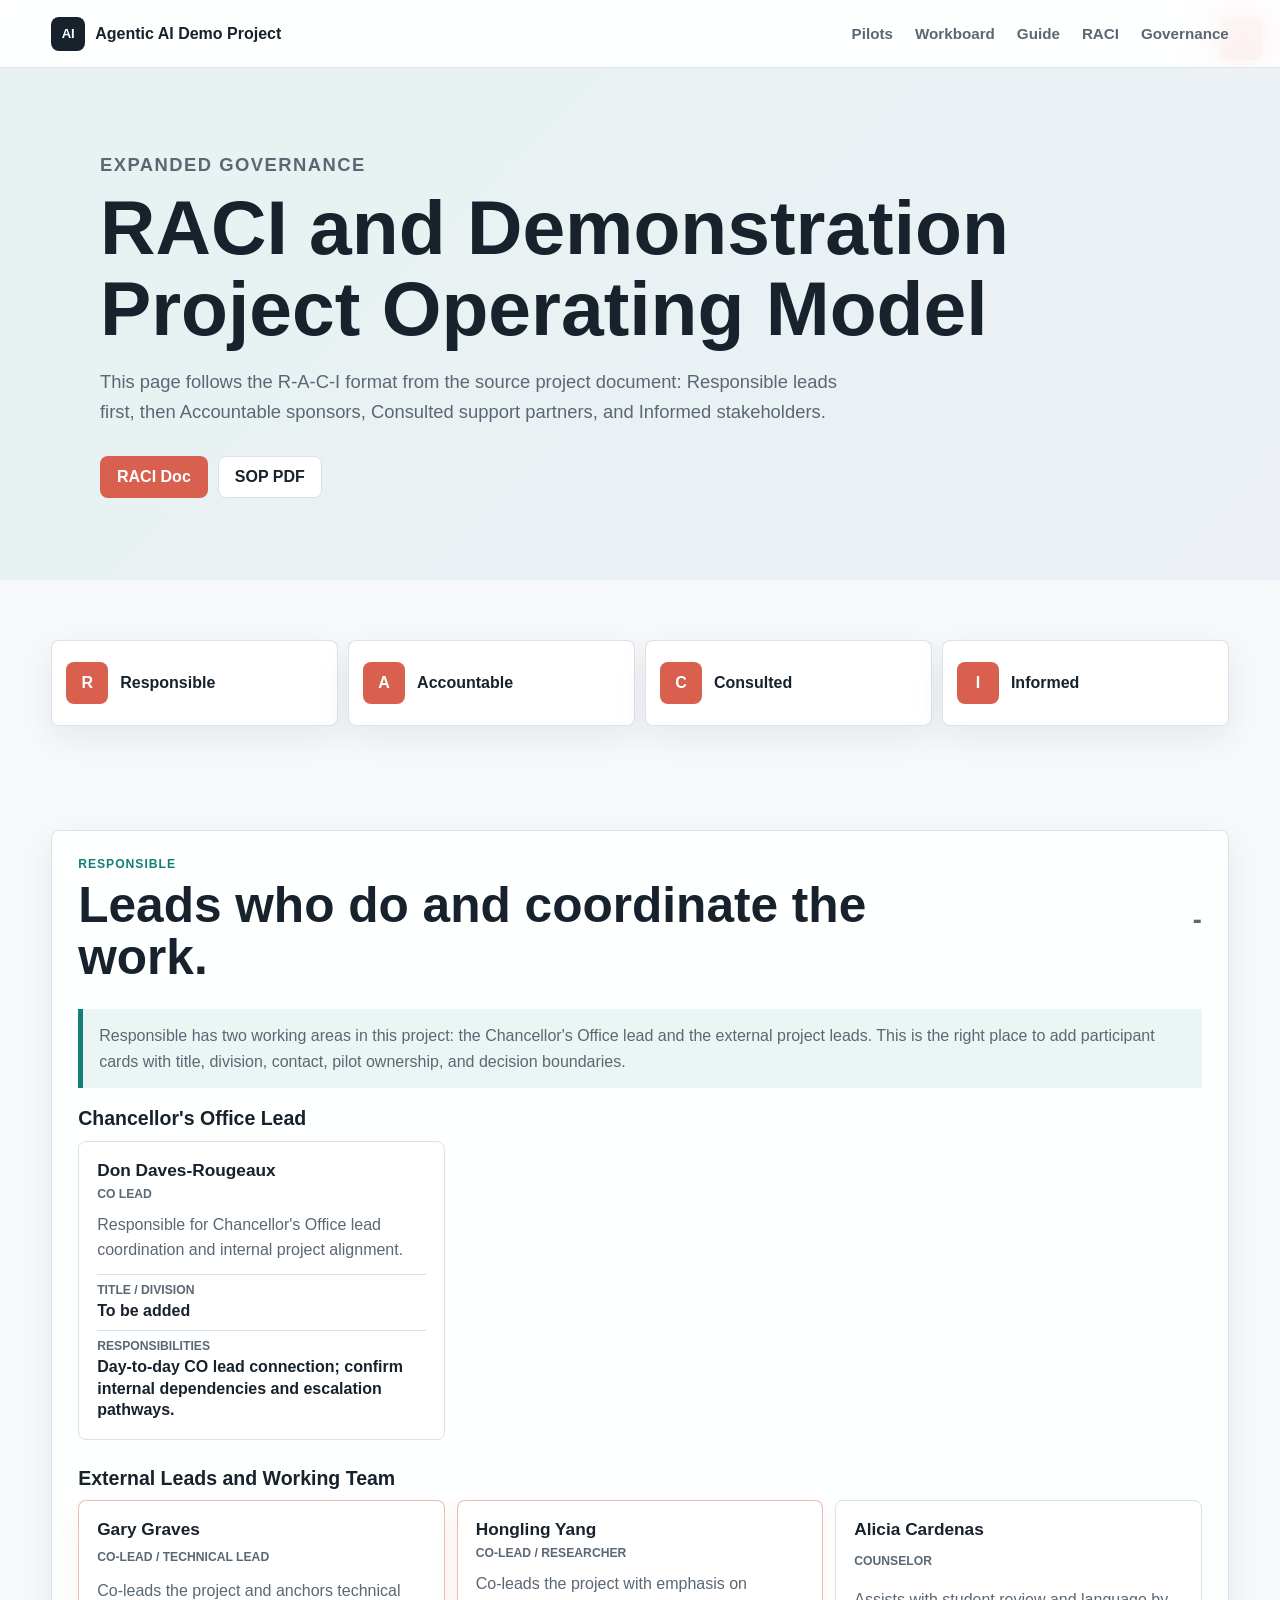
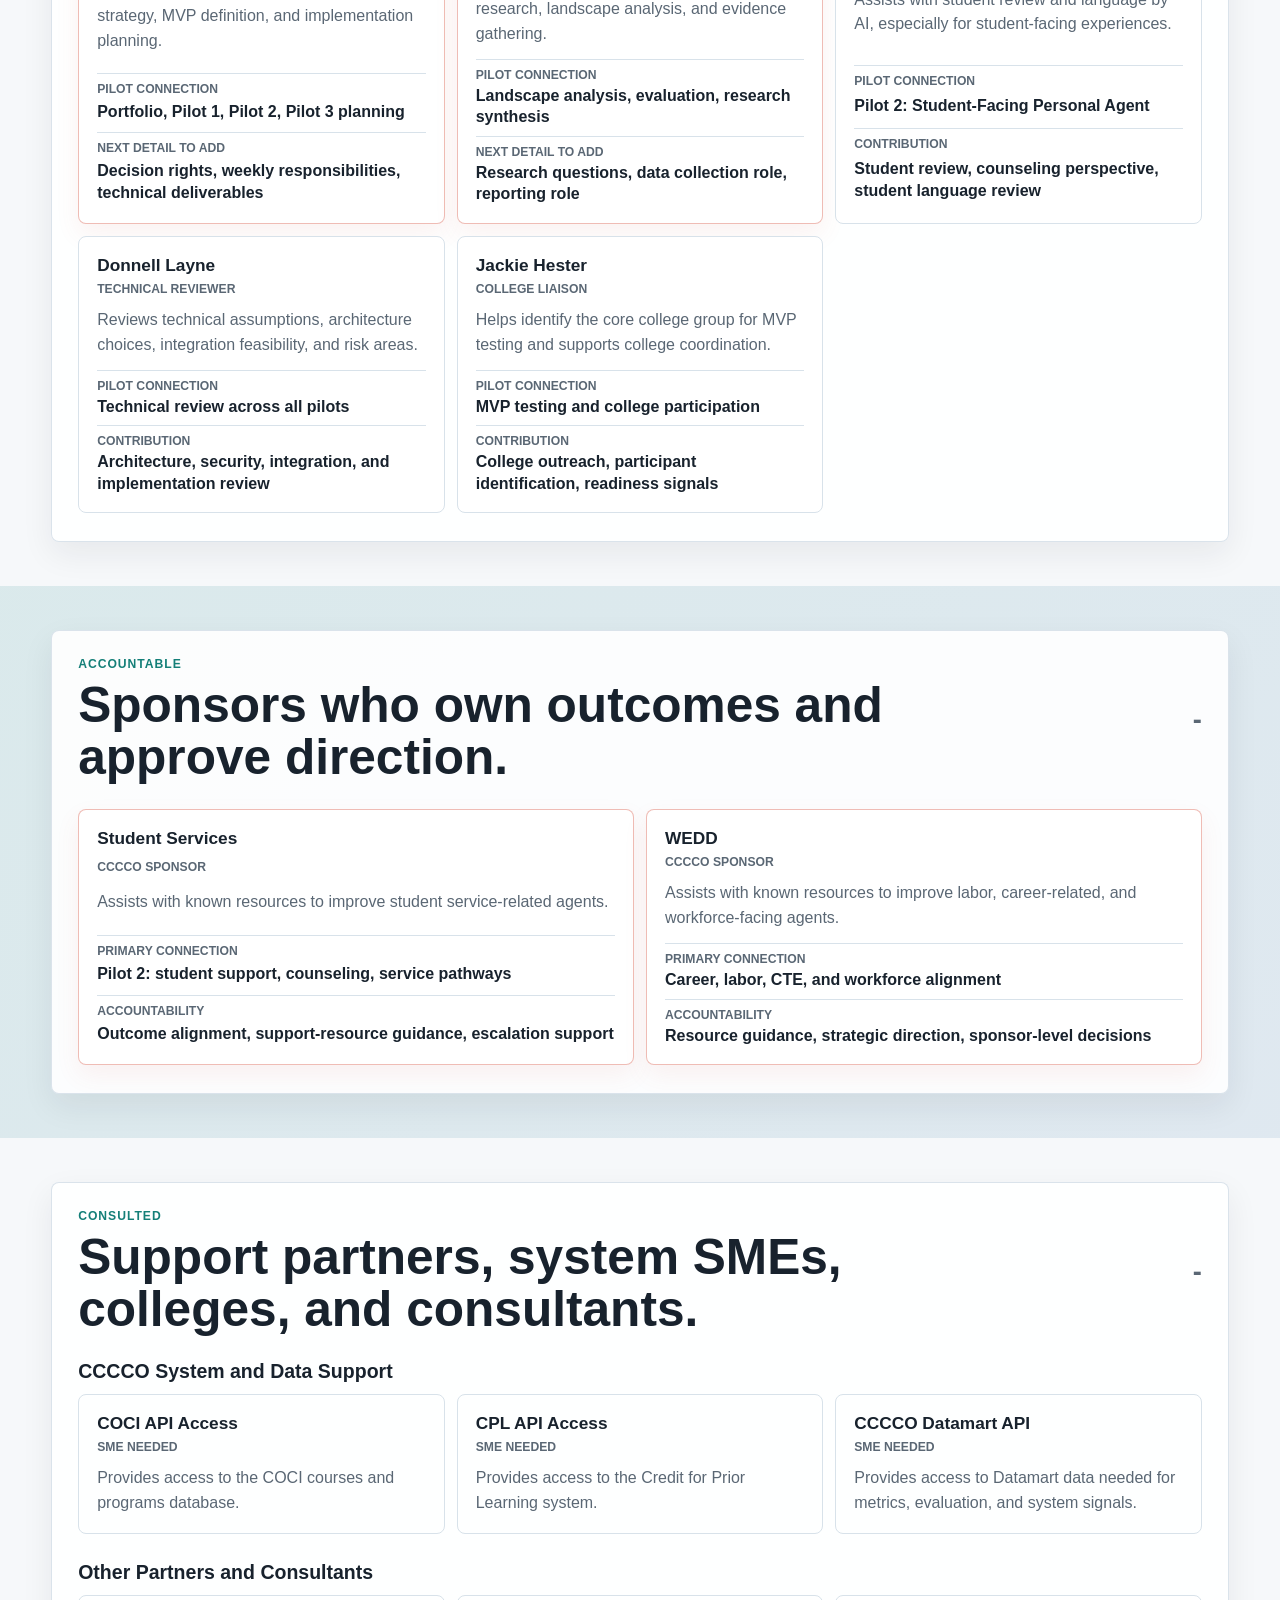
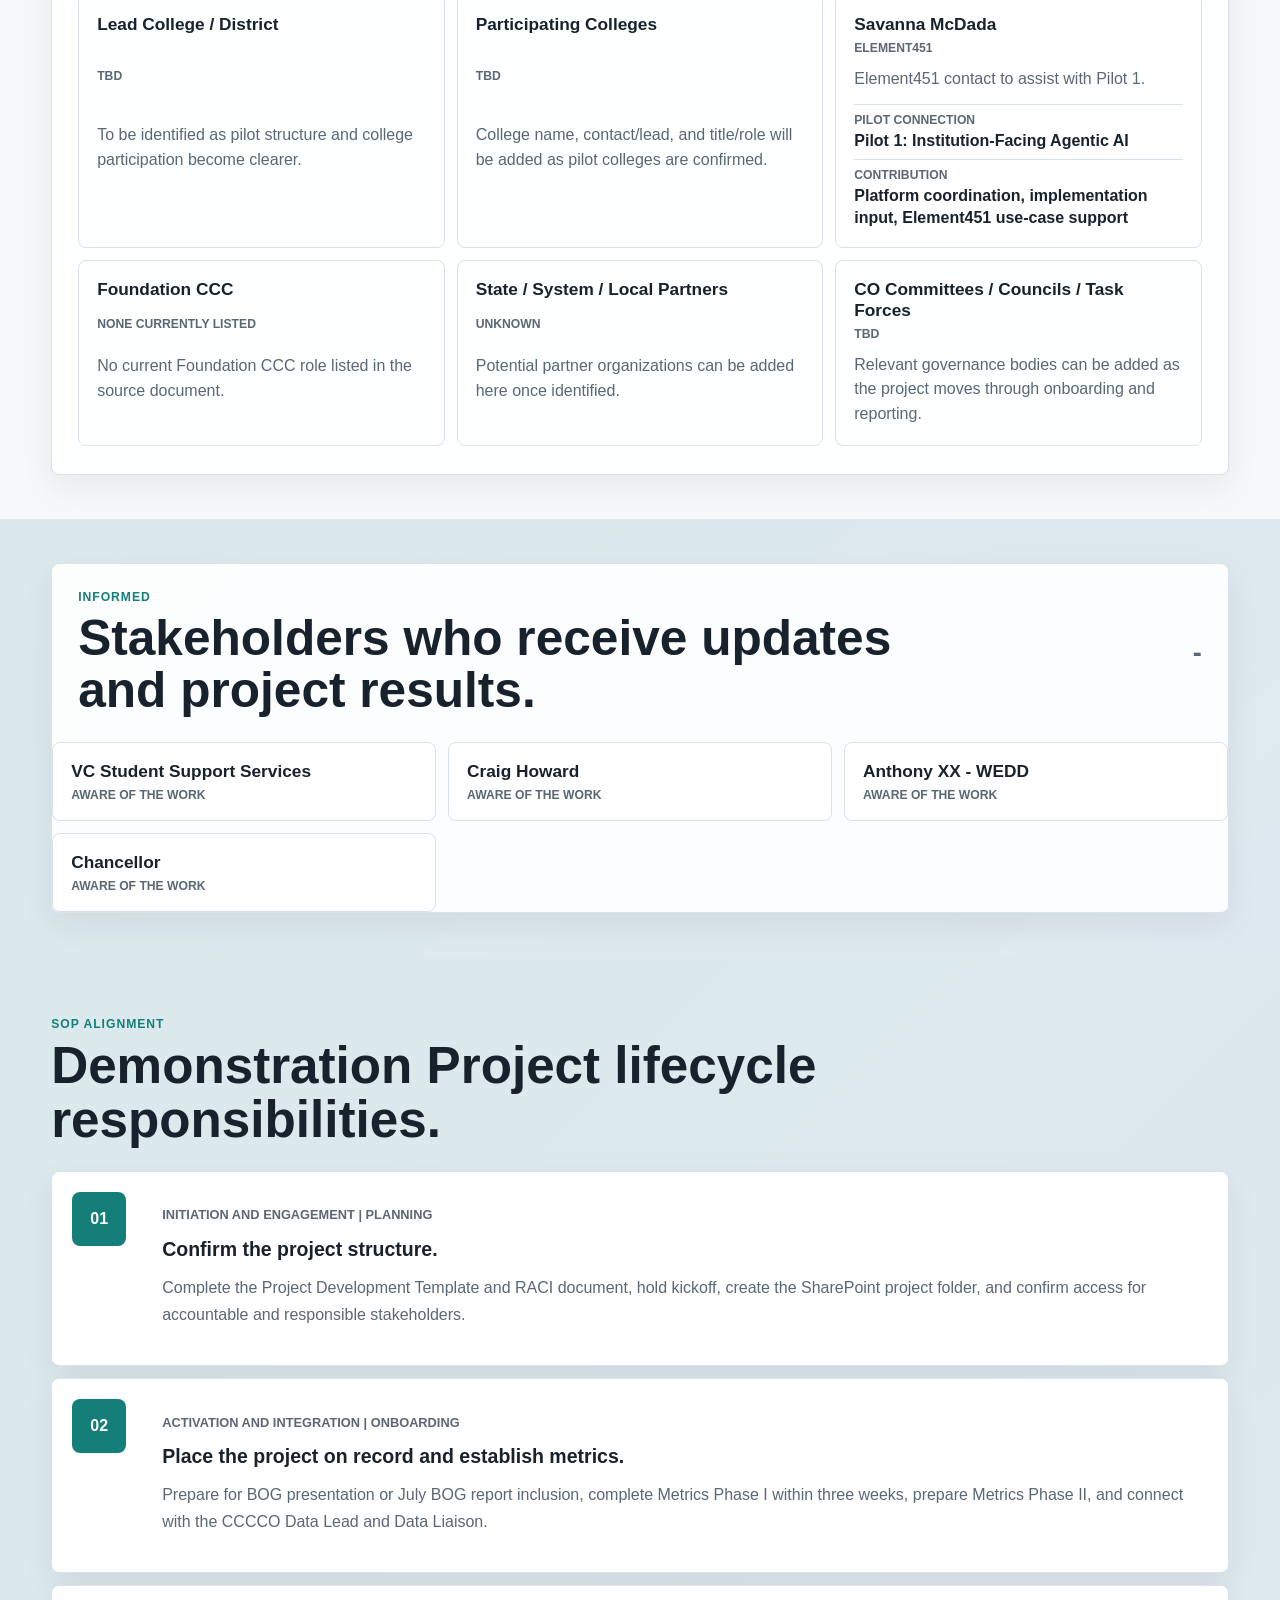
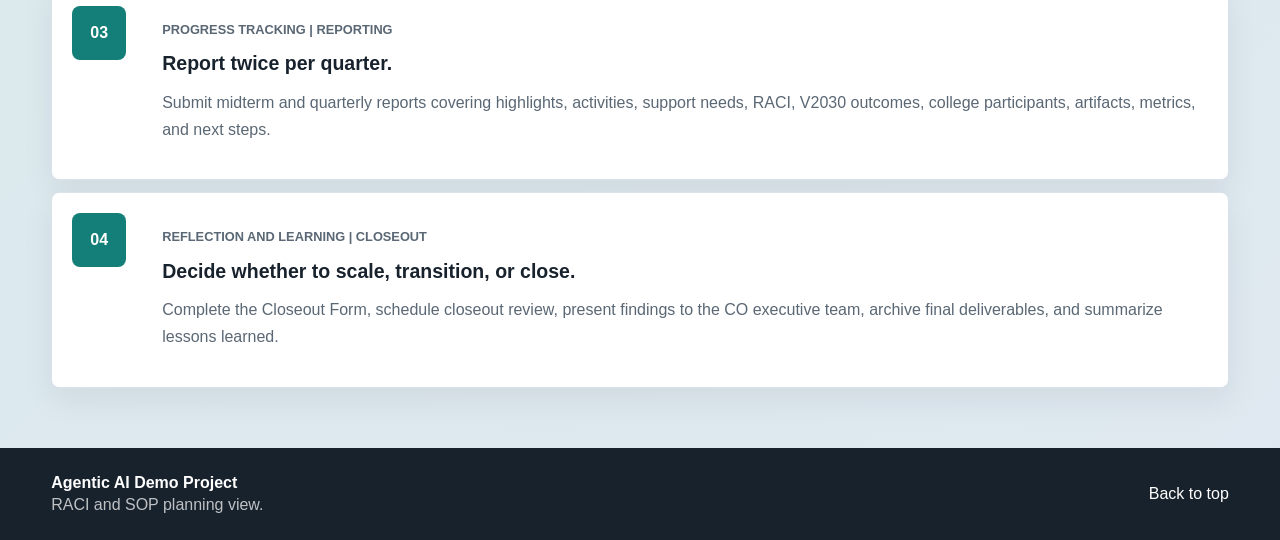
==== raci.html @ 7547265f "Build agentic AI demo project site" ====
<!doctype html>
<html lang="en">
  <head>
    <meta charset="UTF-8" />
    <meta name="viewport" content="width=device-width, initial-scale=1.0" />
    <title>Agentic AI Demo Project | RACI</title>
    <meta name="description" content="Expanded RACI and SOP guidance for the Agentic AI Demonstration Project." />
    <link rel="stylesheet" href="assets/styles.css?v=20260519-assignee-picker" />
  </head>
  <body>
    <header class="site-header" id="top">
      <a class="brand" href="index.html" aria-label="Agentic AI Demo Project home">
        <span class="brand-mark" aria-hidden="true">AI</span>
        <span>Agentic AI Demo Project</span>
      </a>
      <nav aria-label="Primary navigation">
        <a href="index.html#pilots">Pilots</a>
        <a href="index.html#workboard">Workboard</a>
        <a href="index.html#guide">Guide</a>
        <a href="raci.html">RACI</a>
        <a href="index.html#governance">Governance</a>
      </nav>
    </header>

    <main>
      <section class="page-hero">
        <div>
          <p class="eyebrow">Expanded Governance</p>
          <h1>RACI and Demonstration Project Operating Model</h1>
          <p>
            This page follows the R-A-C-I format from the source project document: Responsible leads first,
            then Accountable sponsors, Consulted support partners, and Informed stakeholders.
          </p>
          <div class="hero-actions">
            <a class="button primary" href="docs/Agentic-AI-RACI.docx">RACI Doc</a>
            <a class="button secondary light" href="docs/Standard-Operating-Procedure-Demonstration-Project-Management-2026.pdf">SOP PDF</a>
          </div>
        </div>
      </section>

      <section class="section-shell">
        <div class="raci-flow" aria-label="RACI order">
          <a href="#responsible"><span>R</span>Responsible</a>
          <a href="#accountable"><span>A</span>Accountable</a>
          <a href="#consulted"><span>C</span>Consulted</a>
          <a href="#informed"><span>I</span>Informed</a>
        </div>
      </section>

      <section class="section-shell raci-directory" id="responsible">
        <details class="raci-section" open>
          <summary>
            <span class="raci-letter inline">R</span>
            <div>
              <p class="eyebrow">Responsible</p>
              <h2>Leads who do and coordinate the work.</h2>
            </div>
          </summary>
          <div class="raci-note">
            Responsible has two working areas in this project: the Chancellor's Office lead and the external
            project leads. This is the right place to add participant cards with title, division, contact,
            pilot ownership, and decision boundaries.
          </div>
          <div class="raci-subsection">
            <h3>Chancellor's Office Lead</h3>
            <div class="participant-grid">
              <article class="participant-card">
                <div class="participant-topline">
                  <strong>Don Daves-Rougeaux</strong>
                  <span>CO Lead</span>
                </div>
                <p>Responsible for Chancellor's Office lead coordination and internal project alignment.</p>
                <dl>
                  <div><dt>Title / Division</dt><dd>To be added</dd></div>
                  <div><dt>Responsibilities</dt><dd>Day-to-day CO lead connection; confirm internal dependencies and escalation pathways.</dd></div>
                </dl>
              </article>
            </div>
          </div>
          <div class="raci-subsection">
            <h3>External Leads and Working Team</h3>
            <div class="participant-grid">
              <article class="participant-card featured">
                <div class="participant-topline">
                  <strong>Gary Graves</strong>
                  <span>Co-Lead / Technical Lead</span>
                </div>
                <p>Co-leads the project and anchors technical strategy, MVP definition, and implementation planning.</p>
                <dl>
                  <div><dt>Pilot connection</dt><dd>Portfolio, Pilot 1, Pilot 2, Pilot 3 planning</dd></div>
                  <div><dt>Next detail to add</dt><dd>Decision rights, weekly responsibilities, technical deliverables</dd></div>
                </dl>
              </article>
              <article class="participant-card featured">
                <div class="participant-topline">
                  <strong>Hongling Yang</strong>
                  <span>Co-Lead / Researcher</span>
                </div>
                <p>Co-leads the project with emphasis on research, landscape analysis, and evidence gathering.</p>
                <dl>
                  <div><dt>Pilot connection</dt><dd>Landscape analysis, evaluation, research synthesis</dd></div>
                  <div><dt>Next detail to add</dt><dd>Research questions, data collection role, reporting role</dd></div>
                </dl>
              </article>
              <article class="participant-card">
                <div class="participant-topline">
                  <strong>Alicia Cardenas</strong>
                  <span>Counselor</span>
                </div>
                <p>Assists with student review and language by AI, especially for student-facing experiences.</p>
                <dl>
                  <div><dt>Pilot connection</dt><dd>Pilot 2: Student-Facing Personal Agent</dd></div>
                  <div><dt>Contribution</dt><dd>Student review, counseling perspective, student language review</dd></div>
                </dl>
              </article>
              <article class="participant-card">
                <div class="participant-topline">
                  <strong>Donnell Layne</strong>
                  <span>Technical Reviewer</span>
                </div>
                <p>Reviews technical assumptions, architecture choices, integration feasibility, and risk areas.</p>
                <dl>
                  <div><dt>Pilot connection</dt><dd>Technical review across all pilots</dd></div>
                  <div><dt>Contribution</dt><dd>Architecture, security, integration, and implementation review</dd></div>
                </dl>
              </article>
              <article class="participant-card">
                <div class="participant-topline">
                  <strong>Jackie Hester</strong>
                  <span>College Liaison</span>
                </div>
                <p>Helps identify the core college group for MVP testing and supports college coordination.</p>
                <dl>
                  <div><dt>Pilot connection</dt><dd>MVP testing and college participation</dd></div>
                  <div><dt>Contribution</dt><dd>College outreach, participant identification, readiness signals</dd></div>
                </dl>
              </article>
            </div>
          </div>
        </details>
      </section>

      <section class="section-shell raci-directory tinted" id="accountable">
        <details class="raci-section" open>
          <summary>
            <span class="raci-letter inline">A</span>
            <div>
              <p class="eyebrow">Accountable</p>
              <h2>Sponsors who own outcomes and approve direction.</h2>
            </div>
          </summary>
          <div class="participant-grid two-up">
            <article class="participant-card featured">
              <div class="participant-topline">
                <strong>Student Services</strong>
                <span>CCCCO Sponsor</span>
              </div>
              <p>Assists with known resources to improve student service-related agents.</p>
              <dl>
                <div><dt>Primary connection</dt><dd>Pilot 2: student support, counseling, service pathways</dd></div>
                <div><dt>Accountability</dt><dd>Outcome alignment, support-resource guidance, escalation support</dd></div>
              </dl>
            </article>
            <article class="participant-card featured">
              <div class="participant-topline">
                <strong>WEDD</strong>
                <span>CCCCO Sponsor</span>
              </div>
              <p>Assists with known resources to improve labor, career-related, and workforce-facing agents.</p>
              <dl>
                <div><dt>Primary connection</dt><dd>Career, labor, CTE, and workforce alignment</dd></div>
                <div><dt>Accountability</dt><dd>Resource guidance, strategic direction, sponsor-level decisions</dd></div>
              </dl>
            </article>
          </div>
        </details>
      </section>

      <section class="section-shell raci-directory" id="consulted">
        <details class="raci-section" open>
          <summary>
            <span class="raci-letter inline">C</span>
            <div>
              <p class="eyebrow">Consulted</p>
              <h2>Support partners, system SMEs, colleges, and consultants.</h2>
            </div>
          </summary>
          <div class="raci-subsection">
            <h3>CCCCO System and Data Support</h3>
            <div class="participant-grid">
              <article class="participant-card placeholder-card">
                <div class="participant-topline"><strong>COCI API Access</strong><span>SME needed</span></div>
                <p>Provides access to the COCI courses and programs database.</p>
              </article>
              <article class="participant-card placeholder-card">
                <div class="participant-topline"><strong>CPL API Access</strong><span>SME needed</span></div>
                <p>Provides access to the Credit for Prior Learning system.</p>
              </article>
              <article class="participant-card placeholder-card">
                <div class="participant-topline"><strong>CCCCO Datamart API</strong><span>SME needed</span></div>
                <p>Provides access to Datamart data needed for metrics, evaluation, and system signals.</p>
              </article>
            </div>
          </div>
          <div class="raci-subsection">
            <h3>Other Partners and Consultants</h3>
            <div class="participant-grid">
              <article class="participant-card placeholder-card">
                <div class="participant-topline"><strong>Lead College / District</strong><span>TBD</span></div>
                <p>To be identified as pilot structure and college participation become clearer.</p>
              </article>
              <article class="participant-card placeholder-card">
                <div class="participant-topline"><strong>Participating Colleges</strong><span>TBD</span></div>
                <p>College name, contact/lead, and title/role will be added as pilot colleges are confirmed.</p>
              </article>
              <article class="participant-card">
                <div class="participant-topline"><strong>Savanna McDada</strong><span>Element451</span></div>
                <p>Element451 contact to assist with Pilot 1.</p>
                <dl>
                  <div><dt>Pilot connection</dt><dd>Pilot 1: Institution-Facing Agentic AI</dd></div>
                  <div><dt>Contribution</dt><dd>Platform coordination, implementation input, Element451 use-case support</dd></div>
                </dl>
              </article>
              <article class="participant-card placeholder-card">
                <div class="participant-topline"><strong>Foundation CCC</strong><span>None currently listed</span></div>
                <p>No current Foundation CCC role listed in the source document.</p>
              </article>
              <article class="participant-card placeholder-card">
                <div class="participant-topline"><strong>State / System / Local Partners</strong><span>Unknown</span></div>
                <p>Potential partner organizations can be added here once identified.</p>
              </article>
              <article class="participant-card placeholder-card">
                <div class="participant-topline"><strong>CO Committees / Councils / Task Forces</strong><span>TBD</span></div>
                <p>Relevant governance bodies can be added as the project moves through onboarding and reporting.</p>
              </article>
            </div>
          </div>
        </details>
      </section>

      <section class="section-shell raci-directory tinted" id="informed">
        <details class="raci-section" open>
          <summary>
            <span class="raci-letter inline">I</span>
            <div>
              <p class="eyebrow">Informed</p>
              <h2>Stakeholders who receive updates and project results.</h2>
            </div>
          </summary>
          <div class="participant-grid">
            <article class="participant-card"><div class="participant-topline"><strong>VC Student Support Services</strong><span>Aware of the work</span></div></article>
            <article class="participant-card"><div class="participant-topline"><strong>Craig Howard</strong><span>Aware of the work</span></div></article>
            <article class="participant-card"><div class="participant-topline"><strong>Anthony XX - WEDD</strong><span>Aware of the work</span></div></article>
            <article class="participant-card"><div class="participant-topline"><strong>Chancellor</strong><span>Aware of the work</span></div></article>
          </div>
        </details>
      </section>

      <section class="section-shell tinted">
        <div class="section-heading">
          <div>
            <p class="eyebrow">SOP Alignment</p>
            <h2>Demonstration Project lifecycle responsibilities.</h2>
          </div>
        </div>
        <div class="sop-grid">
          <article class="timeline-item">
            <div class="timeline-index">01</div>
            <div>
              <p class="task-track">Initiation and Engagement | Planning</p>
              <h3>Confirm the project structure.</h3>
              <p>
                Complete the Project Development Template and RACI document, hold kickoff, create the SharePoint
                project folder, and confirm access for accountable and responsible stakeholders.
              </p>
            </div>
          </article>
          <article class="timeline-item">
            <div class="timeline-index">02</div>
            <div>
              <p class="task-track">Activation and Integration | Onboarding</p>
              <h3>Place the project on record and establish metrics.</h3>
              <p>
                Prepare for BOG presentation or July BOG report inclusion, complete Metrics Phase I within three
                weeks, prepare Metrics Phase II, and connect with the CCCCO Data Lead and Data Liaison.
              </p>
            </div>
          </article>
          <article class="timeline-item">
            <div class="timeline-index">03</div>
            <div>
              <p class="task-track">Progress Tracking | Reporting</p>
              <h3>Report twice per quarter.</h3>
              <p>
                Submit midterm and quarterly reports covering highlights, activities, support needs, RACI,
                V2030 outcomes, college participants, artifacts, metrics, and next steps.
              </p>
            </div>
          </article>
          <article class="timeline-item">
            <div class="timeline-index">04</div>
            <div>
              <p class="task-track">Reflection and Learning | Closeout</p>
              <h3>Decide whether to scale, transition, or close.</h3>
              <p>
                Complete the Closeout Form, schedule closeout review, present findings to the CO executive team,
                archive final deliverables, and summarize lessons learned.
              </p>
            </div>
          </article>
        </div>
      </section>
    </main>

    <footer class="site-footer">
      <div>
        <strong>Agentic AI Demo Project</strong>
        <span>RACI and SOP planning view.</span>
      </div>
      <a href="#top">Back to top</a>
    </footer>
  </body>
</html>
---- assets/styles.css ----
:root {
  color-scheme: light;
  --ink: #18222d;
  --muted: #5a6774;
  --line: #d8e2ea;
  --paper: #f6f8fa;
  --surface: #ffffff;
  --teal: #147f78;
  --blue: #315f9f;
  --coral: #d95f4f;
  --gold: #c68b1f;
  --green: #3d8a63;
  --pilot-institution: #315f9f;
  --pilot-institution-soft: #e9f0f8;
  --pilot-student: #147f78;
  --pilot-student-soft: #e6f3f1;
  --pilot-faculty: #9b6b20;
  --pilot-faculty-soft: #f6efe3;
  --pilot-all: #6a7280;
  --pilot-all-soft: #eef1f4;
  --shadow: 0 18px 48px rgba(24, 34, 45, 0.12);
}

* {
  box-sizing: border-box;
}

html {
  min-width: 320px;
  scroll-behavior: smooth;
}

body {
  margin: 0;
  color: var(--ink);
  background: var(--paper);
  font-family:
    Arial, Helvetica, system-ui, -apple-system, BlinkMacSystemFont, "Segoe UI", sans-serif;
  letter-spacing: 0;
}

button,
input,
select {
  font: inherit;
}

button,
a,
select {
  cursor: pointer;
}

textarea {
  resize: vertical;
}

a {
  color: inherit;
  text-decoration: none;
}

.site-header {
  position: sticky;
  z-index: 20;
  top: 0;
  display: flex;
  align-items: center;
  justify-content: space-between;
  gap: 16px;
  min-height: 68px;
  padding: 12px clamp(18px, 4vw, 56px);
  background: rgba(255, 255, 255, 0.88);
  border-bottom: 1px solid rgba(216, 226, 234, 0.86);
  backdrop-filter: blur(18px);
}

.brand {
  display: inline-flex;
  align-items: center;
  gap: 10px;
  font-weight: 900;
}

.brand-mark {
  display: grid;
  place-items: center;
  width: 34px;
  height: 34px;
  border-radius: 8px;
  color: #fff;
  background: var(--ink);
  font-size: 0.82rem;
}

nav {
  display: flex;
  align-items: center;
  gap: clamp(10px, 2vw, 22px);
  color: var(--muted);
  font-size: 0.95rem;
  font-weight: 800;
}

nav a:hover {
  color: var(--ink);
}

.hero {
  position: relative;
  min-height: 56svh;
  display: grid;
  align-items: end;
  overflow: hidden;
  color: #fff;
  background: #101820;
}

.hero-media,
.hero-shade {
  position: absolute;
  inset: 0;
}

.hero-media {
  background:
    image-set(url("agentic-ai-hero.png") type("image/png")) center / cover no-repeat,
    linear-gradient(135deg, #143b48, #101820);
  transform: scale(1.01);
}

.hero-shade {
  background:
    linear-gradient(90deg, rgba(9, 14, 19, 0.86) 0%, rgba(9, 14, 19, 0.68) 42%, rgba(9, 14, 19, 0.15) 100%),
    linear-gradient(0deg, rgba(9, 14, 19, 0.72), transparent 46%);
}

.hero-content {
  position: relative;
  width: min(900px, calc(100% - 36px));
  margin: 0 auto;
  padding: 44px 0 clamp(34px, 6vh, 56px);
}

.eyebrow {
  margin: 0 0 8px;
  color: var(--teal);
  font-size: 0.76rem;
  font-weight: 900;
  letter-spacing: 0.08em;
  text-transform: uppercase;
}

.hero .eyebrow {
  color: #78e1d6;
}

h1,
h2,
h3,
h4,
p {
  overflow-wrap: anywhere;
}

h1,
h2,
h3 {
  margin: 0;
  line-height: 1.05;
}

h1 {
  max-width: 760px;
  font-size: clamp(2.7rem, 7vw, 6.6rem);
}

h2 {
  font-size: clamp(2rem, 4vw, 4rem);
}

h3 {
  font-size: 1.22rem;
}

h4 {
  margin: 22px 0 8px;
  color: var(--blue);
  font-size: 0.88rem;
  text-transform: uppercase;
}

.hero-copy {
  max-width: 780px;
  margin: 22px 0 0;
  color: rgba(255, 255, 255, 0.88);
  font-size: clamp(1.05rem, 1.8vw, 1.35rem);
  line-height: 1.55;
}

.hero-actions,
.toolbar,
.segmented,
.pill-row {
  display: flex;
  align-items: center;
  flex-wrap: wrap;
  gap: 10px;
}

.hero-actions {
  margin-top: 30px;
}

.button,
.segment {
  min-height: 42px;
  display: inline-flex;
  align-items: center;
  justify-content: center;
  border: 1px solid transparent;
  border-radius: 8px;
  padding: 0 16px;
  font-weight: 900;
  transition:
    transform 160ms ease,
    border-color 160ms ease,
    background 160ms ease;
}

.button:hover,
.segment:hover {
  transform: translateY(-1px);
}

.button.primary {
  color: #fff;
  background: var(--coral);
}

.button.secondary {
  color: #fff;
  background: rgba(255, 255, 255, 0.13);
  border-color: rgba(255, 255, 255, 0.34);
}

.button.secondary.light {
  color: var(--ink);
  background: #fff;
  border-color: var(--line);
}

.button.text-button {
  color: var(--ink);
  background: #fff;
  border-color: var(--line);
}

.danger-button {
  min-height: 42px;
  border: 1px solid transparent;
  border-radius: 8px;
  padding: 0 16px;
  color: #fff;
  background: var(--coral);
  font-weight: 900;
}

.danger-button.subtle {
  color: var(--coral);
  background: rgba(217, 95, 79, 0.09);
  border-color: rgba(217, 95, 79, 0.24);
}

.icon-button {
  display: grid;
  place-items: center;
  width: 40px;
  height: 40px;
  border: 1px solid var(--line);
  border-radius: 8px;
  color: var(--muted);
  background: #fff;
  font-size: 1.35rem;
  font-weight: 900;
}

.overview-band {
  padding: 14px clamp(18px, 4vw, 56px) 0;
  background: linear-gradient(180deg, #fff 0%, var(--paper) 100%);
}

.summary-grid {
  width: min(1180px, 100%);
  margin: -34px auto 0;
  display: grid;
  grid-template-columns: repeat(4, minmax(0, 1fr));
  gap: 12px;
  position: relative;
  z-index: 2;
}

.metric,
.pilot-card,
.panel,
.guide-card,
.task-item,
.outcome-item,
.timeline-item,
.mini-metric {
  border: 1px solid rgba(216, 226, 234, 0.94);
  border-radius: 8px;
  background: var(--surface);
  box-shadow: 0 12px 32px rgba(24, 34, 45, 0.07);
}

.metric {
  min-height: 118px;
  padding: 20px;
}

.metric span,
.mini-metric span,
.task-track,
.card-kicker,
.role-row span,
.budget-row span,
.budget-total span {
  color: var(--muted);
  font-size: 0.8rem;
  font-weight: 900;
  text-transform: uppercase;
}

.metric strong {
  display: block;
  margin-top: 18px;
  font-size: clamp(1.35rem, 2vw, 2.05rem);
}

.section-shell {
  padding: clamp(34px, 5vw, 60px) clamp(18px, 4vw, 56px);
  scroll-margin-top: 80px;
}

.section-shell > * {
  width: min(1180px, 100%);
  margin-right: auto;
  margin-left: auto;
}

.tinted {
  background:
    linear-gradient(135deg, rgba(20, 127, 120, 0.09), rgba(49, 95, 159, 0.08)),
    #eef4f7;
}

.two-column {
  display: grid;
  grid-template-columns: minmax(250px, 0.82fr) minmax(0, 1.18fr);
  gap: clamp(28px, 5vw, 82px);
  align-items: start;
}

.prose p,
.pilot-card p,
.task-item p,
.timeline-item p,
.outcome-item p {
  color: var(--muted);
  line-height: 1.68;
}

.prose p:first-child {
  margin-top: 0;
}

.section-heading {
  display: flex;
  align-items: end;
  justify-content: space-between;
  gap: 24px;
  margin-bottom: 24px;
}

.section-heading h2 {
  max-width: 780px;
}

.interaction-hint {
  max-width: 560px;
  margin: 12px 0 0;
  color: var(--muted);
  font-weight: 800;
  line-height: 1.5;
}

.segmented {
  padding: 4px;
  border: 1px solid var(--line);
  border-radius: 8px;
  background: #fff;
}

.segment {
  min-height: 36px;
  color: var(--muted);
  background: transparent;
  padding: 0 12px;
}

.segment.is-active {
  color: #fff;
  background: var(--ink);
}

.pilot-tabs {
  align-items: stretch;
  gap: 6px;
}

.pilot-tab {
  position: relative;
  min-width: 116px;
  min-height: 58px;
  display: grid;
  gap: 3px;
  align-content: center;
  justify-items: start;
  border-color: rgba(216, 226, 234, 0.96);
  background: #fff;
}

.pilot-tab::before {
  content: "";
  position: absolute;
  inset: 9px auto 9px 8px;
  width: 4px;
  border-radius: 999px;
  background: var(--pilot-color, var(--pilot-all));
  opacity: 0.78;
}

.pilot-tab span,
.pilot-tab small {
  margin-left: 10px;
}

.pilot-tab small {
  color: var(--muted);
  font-size: 0.76rem;
  font-weight: 900;
  text-transform: uppercase;
}

.pilot-tab:hover {
  border-color: var(--pilot-color, var(--pilot-all));
  background: var(--pilot-soft, #fff);
}

.pilot-tab.is-active {
  color: var(--ink);
  border-color: var(--pilot-color, var(--pilot-all));
  background: var(--pilot-soft, #fff);
  box-shadow: inset 0 0 0 2px var(--pilot-color, var(--pilot-all));
}

.pilot-tab.is-active small {
  color: var(--pilot-color, var(--pilot-all));
}

[data-track-filter="institution"] {
  --pilot-color: var(--pilot-institution);
  --pilot-soft: var(--pilot-institution-soft);
}

[data-track-filter="student"] {
  --pilot-color: var(--pilot-student);
  --pilot-soft: var(--pilot-student-soft);
}

[data-track-filter="faculty"] {
  --pilot-color: var(--pilot-faculty);
  --pilot-soft: var(--pilot-faculty-soft);
}

.compact {
  gap: 4px;
  padding: 3px;
}

.compact .segment {
  min-height: 32px;
  padding: 0 10px;
  font-size: 0.78rem;
}

.pilot-grid {
  display: grid;
  grid-template-columns: repeat(3, minmax(0, 1fr));
  gap: 14px;
}

.detail-grid {
  grid-template-columns: repeat(2, minmax(0, 1fr));
  margin-top: 14px;
}

.pilot-card {
  padding: 22px;
}

.pilot-card p {
  min-height: 128px;
}

.pilot-feature {
  display: grid;
  grid-template-columns: minmax(0, 1.18fr) minmax(280px, 0.82fr);
  gap: 14px;
}

.pilot-feature-main,
.pilot-feature-side,
.foundation-card {
  border: 1px solid rgba(216, 226, 234, 0.94);
  border-radius: 8px;
  background: var(--surface);
  box-shadow: 0 12px 32px rgba(24, 34, 45, 0.07);
}

.pilot-feature {
  --pilot-color: var(--pilot-all);
  --pilot-soft: var(--pilot-all-soft);
}

.pilot-theme-institution {
  --pilot-color: var(--pilot-institution);
  --pilot-soft: var(--pilot-institution-soft);
}

.pilot-theme-student {
  --pilot-color: var(--pilot-student);
  --pilot-soft: var(--pilot-student-soft);
}

.pilot-theme-faculty {
  --pilot-color: var(--pilot-faculty);
  --pilot-soft: var(--pilot-faculty-soft);
}

.pilot-feature-main {
  border-top: 6px solid var(--pilot-color);
  padding: clamp(22px, 4vw, 34px);
  background:
    linear-gradient(180deg, var(--pilot-soft), #fff 170px),
    #fff;
}

.pilot-feature-main h3 {
  font-size: clamp(1.6rem, 3vw, 3rem);
}

.feature-copy {
  max-width: 780px;
  color: var(--muted);
  font-size: 1.05rem;
  line-height: 1.65;
}

.pilot-feature-side {
  display: grid;
  gap: 14px;
  align-content: start;
  padding: 22px;
}

.pilot-feature-side div {
  display: grid;
  gap: 8px;
  padding-bottom: 14px;
  border-bottom: 1px solid var(--line);
}

.pilot-feature-side div:last-child {
  padding-bottom: 0;
  border-bottom: 0;
}

.pilot-feature-side span,
.budget-note {
  color: var(--muted);
  font-size: 0.8rem;
  font-weight: 900;
  text-transform: uppercase;
}

.compact-tags {
  display: flex;
  flex-wrap: wrap;
  gap: 8px;
}

.compact-tags em {
  display: inline-flex;
  align-items: center;
  min-height: 28px;
  border-radius: 999px;
  padding: 4px 10px;
  color: var(--pilot-color, var(--teal));
  background: var(--pilot-soft, rgba(20, 127, 120, 0.1));
  font-style: normal;
  font-size: 0.8rem;
  font-weight: 900;
}

.portfolio-foundation {
  margin-top: 34px;
}

.compact-heading {
  margin-bottom: 14px;
}

.foundation-grid,
.sop-grid {
  display: grid;
  grid-template-columns: repeat(3, minmax(0, 1fr));
  gap: 12px;
}

.foundation-card {
  padding: 18px;
}

.foundation-card h4 {
  margin-top: 0;
}

.foundation-card p {
  margin: 0;
  color: var(--muted);
  line-height: 1.58;
}

.pilot-card ul,
.guide-card ul,
.check-list {
  margin: 14px 0 0;
  padding-left: 20px;
  color: var(--muted);
  line-height: 1.56;
}

.pilot-card li + li,
.guide-card li + li,
.check-list li + li {
  margin-top: 8px;
}

.card-kicker {
  color: var(--coral);
}

.pill-row {
  align-items: stretch;
  min-height: 32px;
}

.pill-row span {
  display: inline-flex;
  align-items: center;
  min-height: 30px;
  border-radius: 999px;
  padding: 4px 10px;
  color: var(--blue);
  background: rgba(49, 95, 159, 0.09);
  font-size: 0.8rem;
  font-weight: 900;
}

.toolbar label,
.search-box {
  display: grid;
  gap: 6px;
  color: var(--muted);
  font-size: 0.78rem;
  font-weight: 900;
  text-transform: uppercase;
}

select,
input {
  min-height: 42px;
  border: 1px solid var(--line);
  border-radius: 8px;
  padding: 0 12px;
  color: var(--ink);
  background: #fff;
}

textarea {
  border: 1px solid var(--line);
  border-radius: 8px;
  padding: 12px;
  color: var(--ink);
  background: #fff;
}

.board-layout {
  display: grid;
  grid-template-columns: minmax(200px, 260px) minmax(0, 1fr);
  gap: 16px;
}

.board-metrics {
  display: grid;
  gap: 10px;
}

.mini-metric {
  padding: 18px;
}

.mini-metric strong {
  display: block;
  margin-top: 8px;
  font-size: 2rem;
}

.task-list {
  display: grid;
  gap: 10px;
}

.task-item {
  display: grid;
  grid-template-columns: minmax(0, 1fr) minmax(150px, 190px);
  gap: 20px;
  align-items: center;
  padding: 18px;
  border-left: 6px solid var(--task-color, var(--pilot-all));
}

.task-theme-all {
  --task-color: var(--pilot-all);
}

.task-theme-institution {
  --task-color: var(--pilot-institution);
}

.task-theme-student {
  --task-color: var(--pilot-student);
}

.task-theme-faculty {
  --task-color: var(--pilot-faculty);
}

.task-item h3 {
  margin-top: 6px;
}

.task-item p {
  margin: 8px 0 0;
}

.task-controls {
  display: grid;
  gap: 10px;
}

.task-actions {
  display: grid;
  grid-template-columns: 1fr 1fr;
  gap: 8px;
}

.task-actions .button,
.task-actions .danger-button {
  min-height: 36px;
  padding: 0 10px;
}

.assignee-row {
  display: flex;
  flex-wrap: wrap;
  gap: 8px;
  margin-top: 12px;
}

.assignee-row span {
  display: inline-flex;
  align-items: center;
  min-height: 28px;
  border-radius: 999px;
  padding: 4px 10px;
  color: var(--teal);
  background: rgba(20, 127, 120, 0.1);
  font-size: 0.8rem;
  font-weight: 900;
}

.muted-row {
  color: var(--muted);
  font-size: 0.86rem;
  font-weight: 800;
}

.status-dot {
  display: inline-block;
  width: 10px;
  height: 10px;
  border-radius: 999px;
  margin-right: 8px;
  background: var(--muted);
}

.status-dot.not-started {
  background: var(--gold);
}

.status-dot.in-progress {
  background: var(--blue);
}

.status-dot.complete {
  background: var(--green);
}

.task-select {
  display: grid;
  gap: 6px;
  color: var(--muted);
  font-size: 0.78rem;
  font-weight: 900;
  text-transform: uppercase;
}

.timeline {
  display: grid;
  gap: 12px;
}

.timeline-item {
  display: grid;
  grid-template-columns: 72px minmax(0, 1fr);
  gap: 18px;
  padding: 20px;
}

.timeline-index {
  display: grid;
  place-items: center;
  width: 54px;
  height: 54px;
  border-radius: 8px;
  color: #fff;
  background: var(--teal);
  font-weight: 900;
}

.outcome-list {
  display: grid;
  gap: 10px;
}

.outcome-item {
  display: grid;
  grid-template-columns: 44px minmax(0, 1fr);
  align-items: start;
  gap: 14px;
  padding: 16px;
}

.outcome-item span {
  display: grid;
  place-items: center;
  width: 34px;
  height: 34px;
  border-radius: 8px;
  color: #fff;
  background: var(--coral);
  font-weight: 900;
}

.outcome-item p {
  margin: 4px 0 0;
}

.guide-grid {
  display: grid;
  grid-template-columns: repeat(2, minmax(0, 1fr));
  gap: 12px;
}

.guide-card {
  padding: 0;
  overflow: hidden;
}

.guide-card summary {
  min-height: 58px;
  display: flex;
  align-items: center;
  padding: 0 18px;
  font-weight: 900;
}

.guide-card ul {
  margin: 0;
  padding: 0 22px 20px 38px;
}

.empty-state {
  padding: 22px;
  border: 1px dashed var(--line);
  border-radius: 8px;
  color: var(--muted);
  background: rgba(255, 255, 255, 0.7);
}

.governance-grid {
  display: grid;
  grid-template-columns: minmax(0, 0.9fr) minmax(0, 1fr) minmax(0, 1.1fr);
  gap: 14px;
}

.panel {
  padding: 22px;
}

.panel-heading {
  display: flex;
  align-items: center;
  justify-content: space-between;
  gap: 12px;
  margin-bottom: 14px;
}

.panel h3 {
  margin-bottom: 14px;
}

.role-list {
  display: grid;
  gap: 10px;
}

.role-row {
  display: grid;
  gap: 4px;
  padding-bottom: 10px;
  border-bottom: 1px solid var(--line);
}

.role-row:last-child {
  border-bottom: 0;
  padding-bottom: 0;
}

.budget-list {
  display: grid;
  gap: 12px;
}

.budget-note {
  margin: 0;
  line-height: 1.5;
  text-transform: none;
}

.budget-row {
  display: grid;
  gap: 6px;
}

.budget-row > div:first-child,
.budget-total {
  display: flex;
  justify-content: space-between;
  gap: 14px;
}

.budget-bar {
  height: 8px;
  border-radius: 999px;
  overflow: hidden;
  background: #edf2f5;
}

.budget-bar span {
  display: block;
  height: 100%;
  border-radius: inherit;
  background: linear-gradient(90deg, var(--teal), var(--blue));
}

.budget-total {
  margin-top: 6px;
  padding-top: 14px;
  border-top: 2px solid var(--ink);
}

.site-footer {
  display: flex;
  align-items: center;
  justify-content: space-between;
  gap: 18px;
  padding: 26px clamp(18px, 4vw, 56px);
  color: #fff;
  background: var(--ink);
}

.site-footer div {
  display: grid;
  gap: 4px;
}

.site-footer span {
  color: rgba(255, 255, 255, 0.72);
}

dialog {
  width: min(760px, calc(100% - 28px));
  border: 0;
  border-radius: 8px;
  padding: 0;
  color: var(--ink);
  background: #fff;
  box-shadow: 0 26px 80px rgba(24, 34, 45, 0.32);
}

dialog::backdrop {
  background: rgba(16, 24, 32, 0.48);
  backdrop-filter: blur(4px);
}

.task-form {
  display: grid;
  gap: 18px;
  padding: 22px;
}

.task-form header,
.task-form footer {
  display: flex;
  align-items: center;
  justify-content: space-between;
  gap: 16px;
}

.task-form h2 {
  font-size: 1.8rem;
}

.form-grid {
  display: grid;
  grid-template-columns: repeat(2, minmax(0, 1fr));
  gap: 14px;
}

.form-grid label {
  display: grid;
  gap: 6px;
  color: var(--muted);
  font-size: 0.78rem;
  font-weight: 900;
  text-transform: uppercase;
}

.assignee-picker {
  display: grid;
  gap: 10px;
  border: 1px solid var(--line);
  border-radius: 8px;
  margin: 0;
  padding: 14px;
}

.assignee-picker legend {
  padding: 0 6px;
  color: var(--muted);
  font-size: 0.78rem;
  font-weight: 900;
  text-transform: uppercase;
}

.assignee-picker p {
  margin: 0;
  color: var(--muted);
  font-size: 0.9rem;
  line-height: 1.45;
}

.assignee-options {
  display: grid;
  grid-template-columns: repeat(3, minmax(0, 1fr));
  gap: 8px;
}

.assignee-choice {
  min-height: 42px;
  display: flex !important;
  grid-template-columns: none !important;
  align-items: center;
  gap: 8px !important;
  border: 1px solid var(--line);
  border-radius: 8px;
  padding: 8px 10px;
  color: var(--ink) !important;
  background: #fff;
  font-size: 0.9rem !important;
  text-transform: none !important;
}

.assignee-choice:has(input:checked) {
  border-color: var(--teal);
  background: rgba(20, 127, 120, 0.1);
}

.assignee-choice input {
  width: 17px;
  min-height: 17px;
  flex: 0 0 auto;
  accent-color: var(--teal);
}

.wide-field {
  grid-column: 1 / -1;
}

.form-actions {
  display: flex;
  justify-content: flex-end;
  gap: 10px;
}

.page-hero {
  padding: clamp(48px, 8vw, 82px) clamp(18px, 4vw, 56px);
  background:
    linear-gradient(135deg, rgba(20, 127, 120, 0.1), rgba(49, 95, 159, 0.09)),
    #fff;
}

.page-hero > div {
  width: min(1080px, 100%);
  margin: 0 auto;
}

.page-hero h1 {
  max-width: 980px;
  font-size: clamp(2.35rem, 6vw, 5.2rem);
}

.page-hero p {
  max-width: 760px;
  color: var(--muted);
  font-size: 1.15rem;
  line-height: 1.6;
}

.raci-grid {
  display: grid;
  grid-template-columns: repeat(2, minmax(0, 1fr));
  gap: 14px;
}

.raci-flow {
  display: grid;
  grid-template-columns: repeat(4, minmax(0, 1fr));
  gap: 10px;
}

.raci-flow a {
  min-height: 86px;
  display: flex;
  align-items: center;
  gap: 12px;
  border: 1px solid rgba(216, 226, 234, 0.94);
  border-radius: 8px;
  padding: 14px;
  background: #fff;
  box-shadow: 0 12px 32px rgba(24, 34, 45, 0.07);
  font-weight: 900;
}

.raci-flow span,
.raci-letter.inline {
  display: grid;
  place-items: center;
  width: 42px;
  height: 42px;
  flex: 0 0 auto;
  border-radius: 8px;
  color: #fff;
  background: var(--coral);
  font-weight: 900;
}

.raci-directory {
  padding-top: clamp(22px, 4vw, 44px);
  padding-bottom: clamp(22px, 4vw, 44px);
}

.raci-section {
  border: 1px solid rgba(216, 226, 234, 0.94);
  border-radius: 8px;
  background: rgba(255, 255, 255, 0.9);
  box-shadow: 0 12px 32px rgba(24, 34, 45, 0.07);
  overflow: hidden;
}

.raci-section summary {
  display: flex;
  align-items: center;
  gap: 16px;
  padding: clamp(18px, 3vw, 26px);
  cursor: pointer;
  list-style: none;
}

.raci-section summary::-webkit-details-marker {
  display: none;
}

.raci-section summary::after {
  content: "+";
  margin-left: auto;
  color: var(--muted);
  font-size: 1.7rem;
  font-weight: 900;
}

.raci-section[open] summary::after {
  content: "-";
}

.raci-section h2 {
  max-width: 900px;
  font-size: clamp(1.6rem, 4vw, 3.1rem);
}

.raci-note {
  margin: 0 clamp(18px, 3vw, 26px) 20px;
  border-left: 5px solid var(--teal);
  padding: 14px 16px;
  color: var(--muted);
  background: rgba(20, 127, 120, 0.08);
  line-height: 1.6;
}

.raci-subsection {
  padding: 0 clamp(18px, 3vw, 26px) clamp(20px, 3vw, 28px);
}

.raci-subsection h3 {
  margin-bottom: 12px;
}

.participant-grid {
  display: grid;
  grid-template-columns: repeat(3, minmax(0, 1fr));
  gap: 12px;
}

.participant-grid.two-up {
  grid-template-columns: repeat(2, minmax(0, 1fr));
  padding: 0 clamp(18px, 3vw, 26px) clamp(20px, 3vw, 28px);
}

.participant-card {
  display: grid;
  gap: 12px;
  border: 1px solid var(--line);
  border-radius: 8px;
  padding: 18px;
  background: #fff;
}

.participant-card.featured {
  border-color: rgba(217, 95, 79, 0.42);
  box-shadow: 0 10px 24px rgba(217, 95, 79, 0.08);
}

.participant-card.placeholder-card {
  background: rgba(255, 255, 255, 0.68);
}

.participant-topline {
  display: grid;
  gap: 6px;
}

.participant-topline strong {
  font-size: 1.08rem;
}

.participant-topline span,
.participant-card dt {
  color: var(--muted);
  font-size: 0.76rem;
  font-weight: 900;
  text-transform: uppercase;
}

.participant-card p {
  margin: 0;
  color: var(--muted);
  line-height: 1.55;
}

.participant-card dl {
  display: grid;
  gap: 8px;
  margin: 0;
}

.participant-card div:has(> dt) {
  display: grid;
  gap: 3px;
  padding-top: 8px;
  border-top: 1px solid var(--line);
}

.participant-card dd {
  margin: 0;
  color: var(--ink);
  font-weight: 800;
  line-height: 1.35;
}

.role-definition {
  position: relative;
  overflow: hidden;
}

.role-definition h2 {
  margin-right: 70px;
  font-size: clamp(1.5rem, 3vw, 2.45rem);
}

.role-definition p {
  color: var(--muted);
  line-height: 1.65;
}

.raci-letter {
  position: absolute;
  top: 18px;
  right: 18px;
  display: grid;
  place-items: center;
  width: 48px;
  height: 48px;
  border-radius: 8px;
  color: #fff;
  background: var(--coral);
  font-weight: 900;
}

.sop-grid {
  grid-template-columns: 1fr;
}

@media (max-width: 980px) {
  .site-header,
  .section-heading,
  .site-footer {
    align-items: flex-start;
    flex-direction: column;
  }

  nav {
    width: 100%;
    overflow-x: auto;
    padding-bottom: 4px;
  }

  .summary-grid,
  .pilot-grid,
  .pilot-feature,
  .foundation-grid,
  .raci-flow,
  .participant-grid,
  .participant-grid.two-up,
  .guide-grid,
  .governance-grid,
  .raci-grid,
  .two-column,
  .board-layout {
    grid-template-columns: 1fr;
  }

  .summary-grid {
    margin-top: -30px;
  }

  .pilot-card p {
    min-height: 0;
  }
}

@media (max-width: 660px) {
  .hero {
    min-height: 64svh;
  }

  .hero-content {
    width: min(100% - 28px, 900px);
  }

  .summary-grid {
    grid-template-columns: repeat(2, minmax(0, 1fr));
  }

  .task-item,
  .form-grid,
  .assignee-options,
  .timeline-item,
  .outcome-item {
    grid-template-columns: 1fr;
  }

  .timeline-index {
    width: 44px;
    height: 44px;
  }
}

@media (max-width: 460px) {
  .summary-grid {
    grid-template-columns: 1fr;
  }

  h1 {
    font-size: 2.45rem;
  }
}
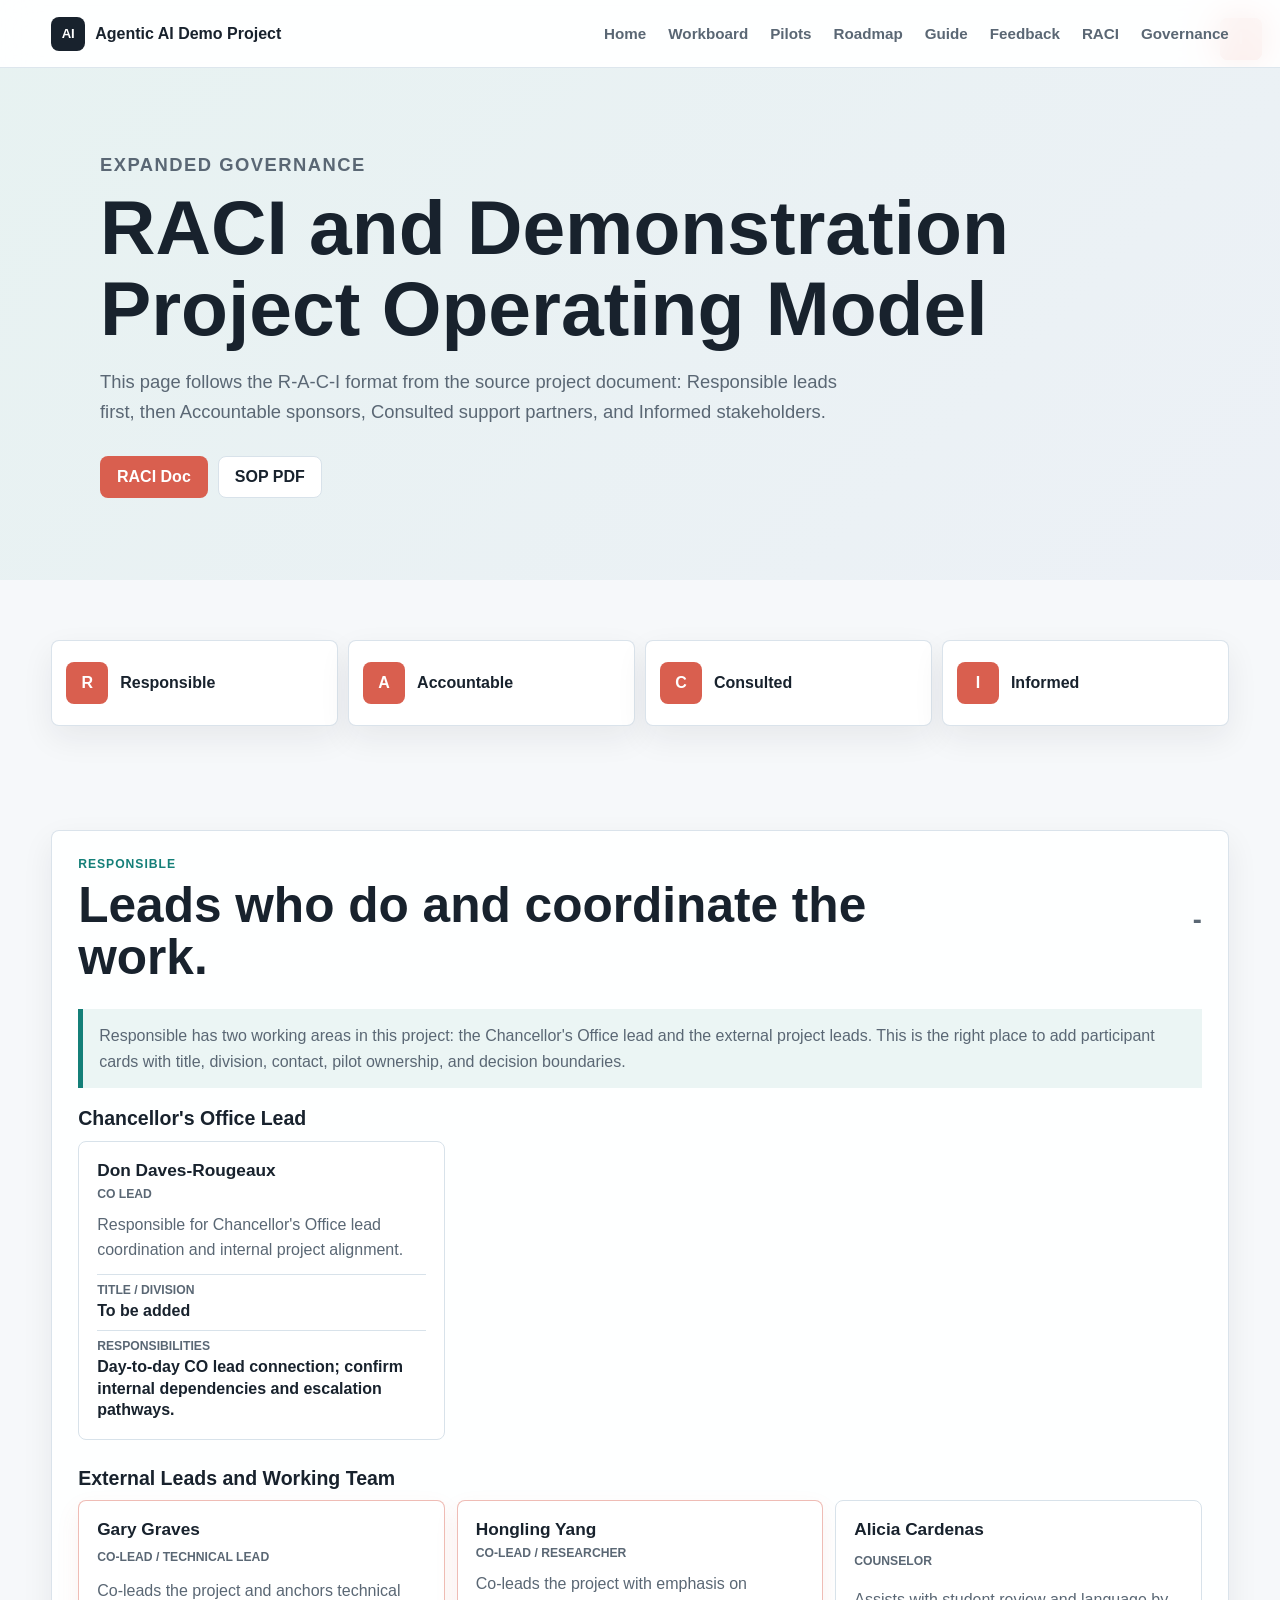
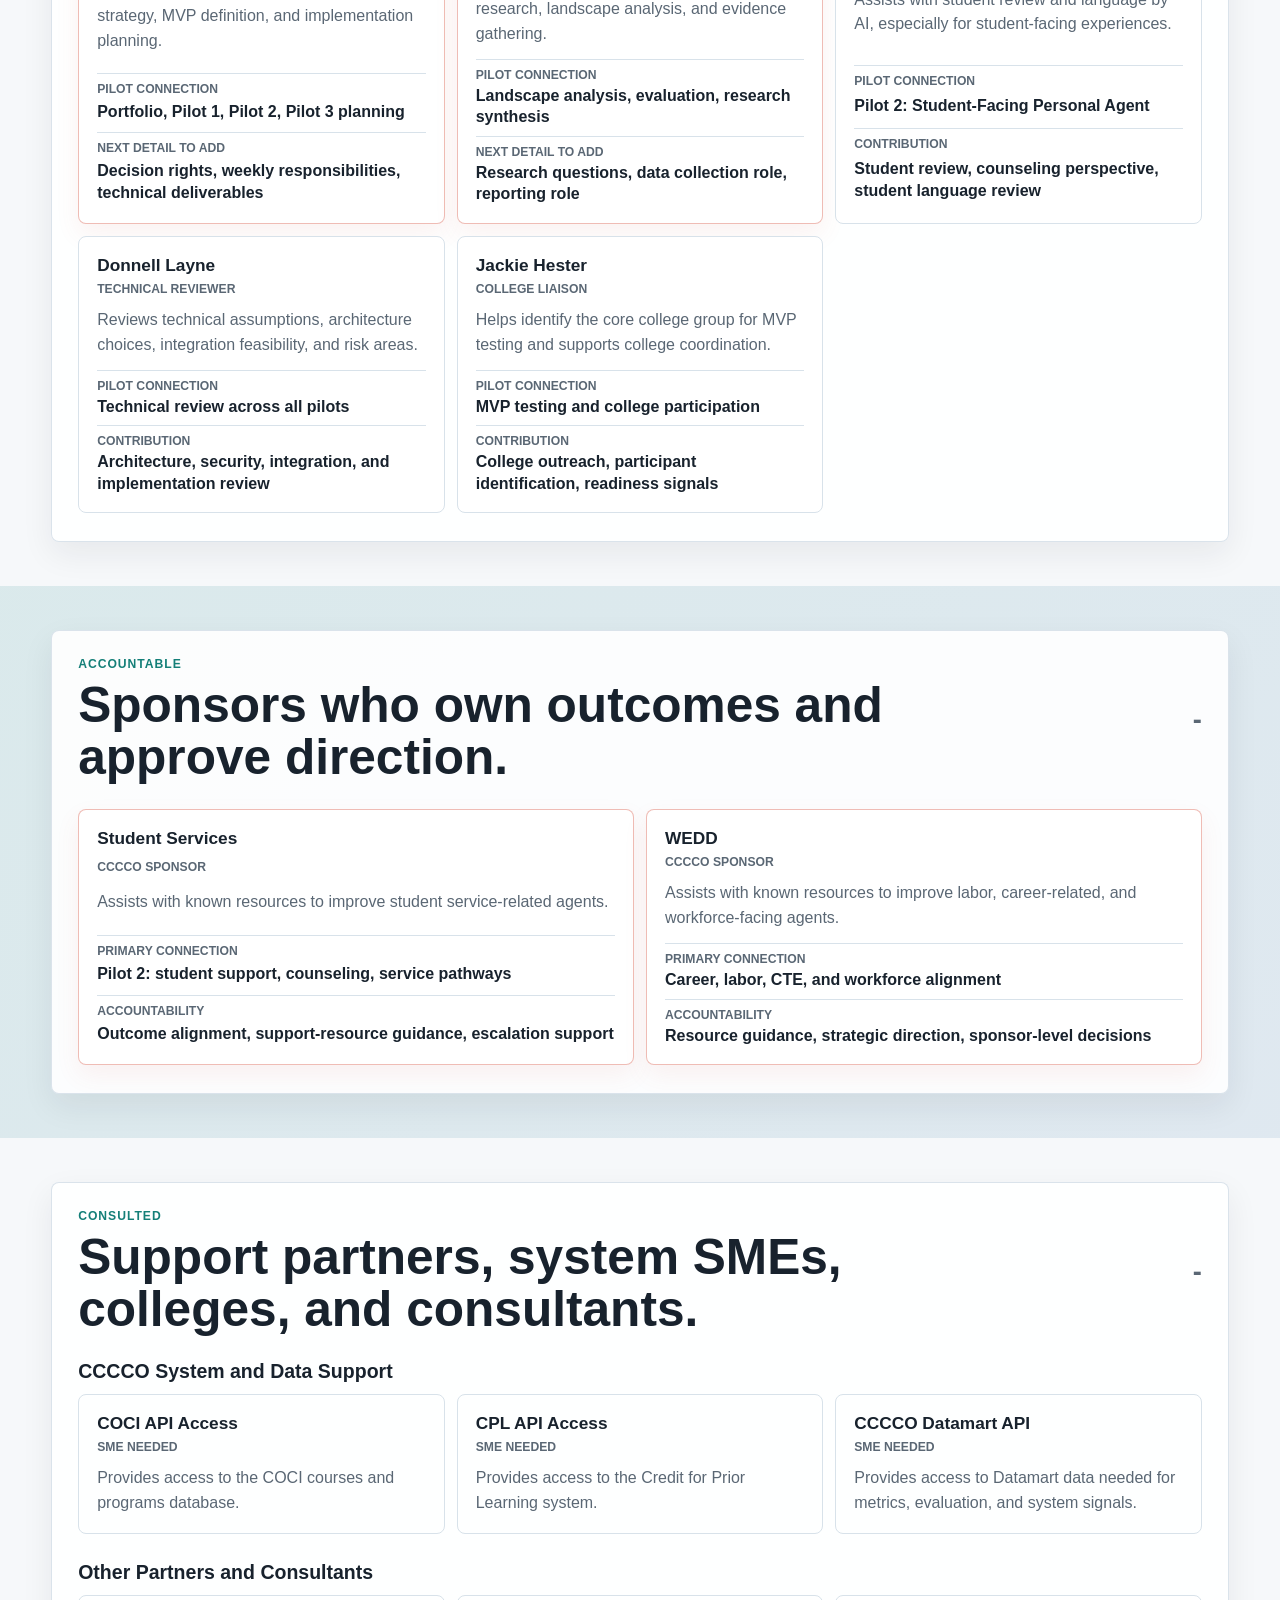
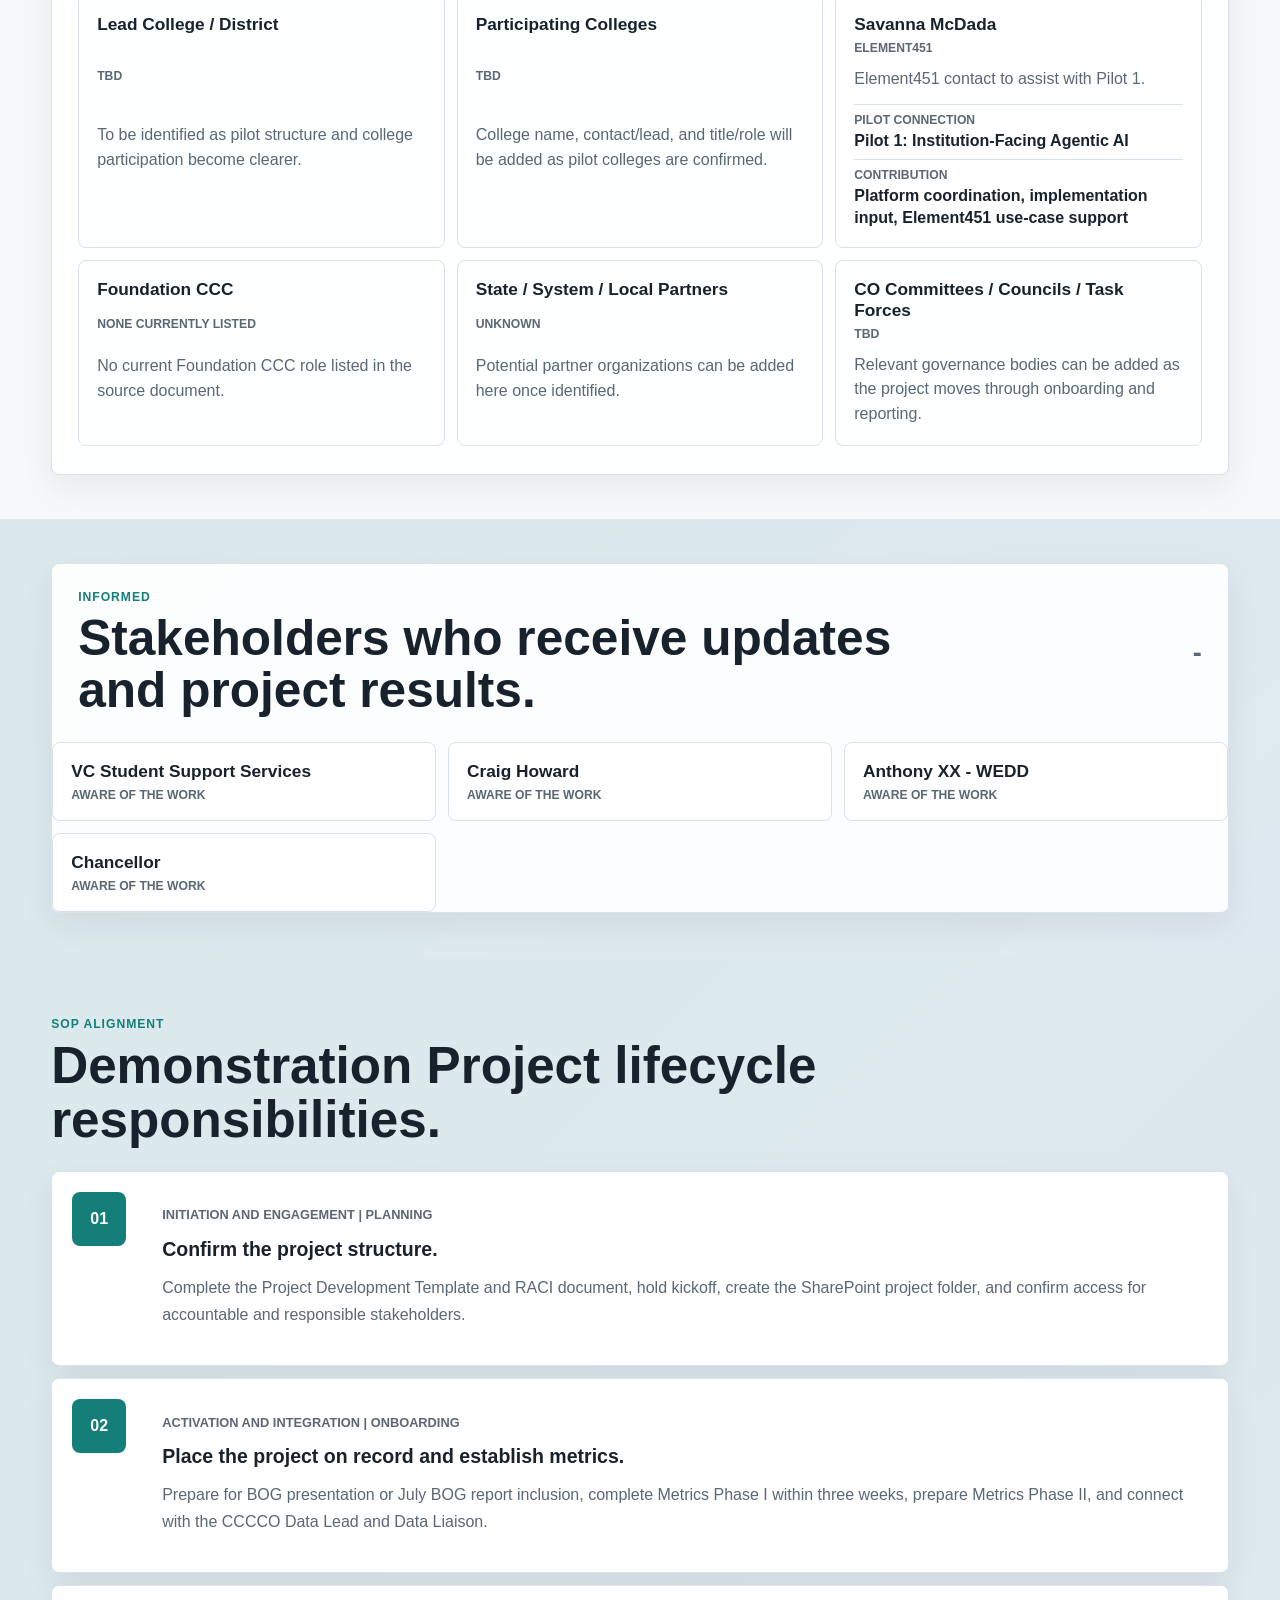
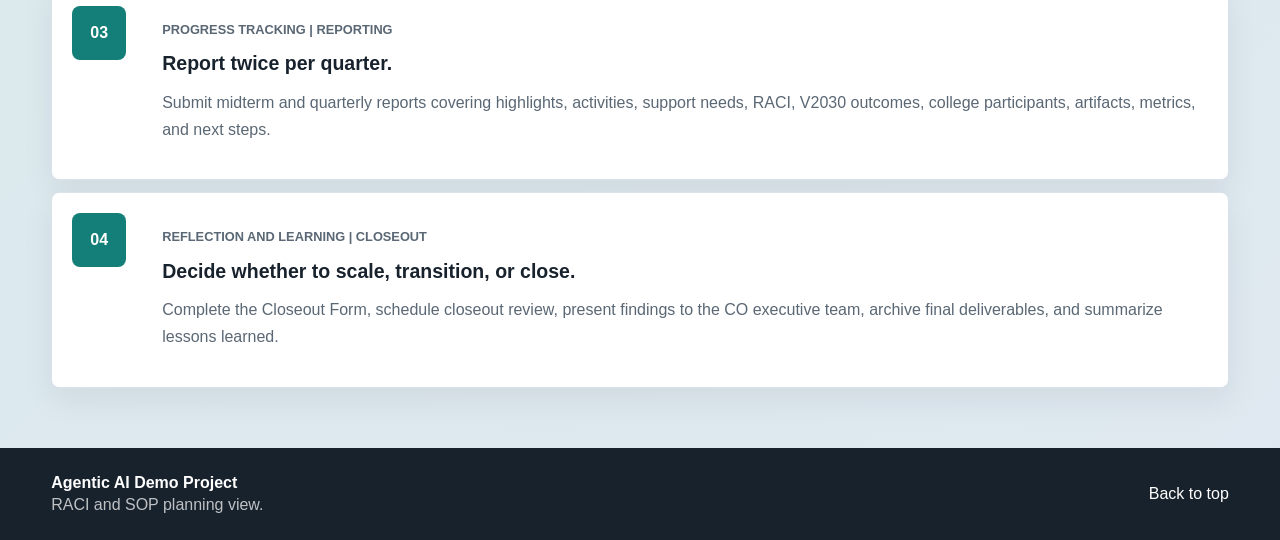
==== commit d7ae7c4f: "Fix site navigation" ====
--- a/raci.html
+++ b/raci.html
@@ -5,18 +5,22 @@
     <meta name="viewport" content="width=device-width, initial-scale=1.0" />
     <title>Agentic AI Demo Project | RACI</title>
     <meta name="description" content="Expanded RACI and SOP guidance for the Agentic AI Demonstration Project." />
-    <link rel="stylesheet" href="assets/styles.css?v=20260519-assignee-picker" />
+    <link rel="stylesheet" href="assets/styles.css?v=20260520-nav" />
   </head>
   <body>
     <header class="site-header" id="top">
-      <a class="brand" href="index.html" aria-label="Agentic AI Demo Project home">
+      <a class="brand" href="index.html#top" aria-label="Agentic AI Demo Project home">
         <span class="brand-mark" aria-hidden="true">AI</span>
         <span>Agentic AI Demo Project</span>
       </a>
-      <nav aria-label="Primary navigation">
+      <button class="menu-toggle" type="button" aria-controls="primaryNav" aria-expanded="false">Menu</button>
+      <nav class="site-nav" id="primaryNav" aria-label="Primary navigation">
+        <a href="index.html#top">Home</a>
+        <a href="index.html#workboard">Workboard</a>
         <a href="index.html#pilots">Pilots</a>
-        <a href="index.html#workboard">Workboard</a>
+        <a href="index.html#roadmap">Roadmap</a>
         <a href="index.html#guide">Guide</a>
+        <a href="index.html#feedback">Feedback</a>
         <a href="raci.html">RACI</a>
         <a href="index.html#governance">Governance</a>
       </nav>
@@ -319,5 +323,6 @@
       </div>
       <a href="#top">Back to top</a>
     </footer>
+    <script src="assets/nav.js?v=20260520-nav"></script>
   </body>
 </html>
--- a/assets/styles.css
+++ b/assets/styles.css
@@ -93,7 +93,7 @@
   font-size: 0.82rem;
 }
 
-nav {
+.site-nav {
   display: flex;
   align-items: center;
   gap: clamp(10px, 2vw, 22px);
@@ -102,8 +102,19 @@
   font-weight: 800;
 }
 
-nav a:hover {
+.site-nav a:hover {
   color: var(--ink);
+}
+
+.menu-toggle {
+  display: none;
+  min-height: 40px;
+  border: 1px solid var(--line);
+  border-radius: 8px;
+  padding: 0 14px;
+  color: var(--ink);
+  background: #fff;
+  font-weight: 900;
 }
 
 .hero {
@@ -921,6 +932,41 @@
   background: rgba(255, 255, 255, 0.7);
 }
 
+.feedback-grid {
+  display: grid;
+  grid-template-columns: repeat(3, minmax(0, 1fr));
+  gap: 14px;
+}
+
+.feedback-card {
+  display: grid;
+  align-content: start;
+  gap: 14px;
+  border: 1px solid rgba(216, 226, 234, 0.94);
+  border-radius: 8px;
+  padding: 22px;
+  background: #fff;
+  box-shadow: 0 12px 32px rgba(24, 34, 45, 0.07);
+}
+
+.feedback-card p {
+  margin: 0;
+  color: var(--muted);
+  line-height: 1.62;
+}
+
+.feedback-card .button {
+  justify-self: start;
+  margin-top: 4px;
+}
+
+.feedback-kicker {
+  color: var(--teal);
+  font-size: 0.78rem;
+  font-weight: 900;
+  text-transform: uppercase;
+}
+
 .governance-grid {
   display: grid;
   grid-template-columns: minmax(0, 0.9fr) minmax(0, 1fr) minmax(0, 1.1fr);
@@ -1365,17 +1411,54 @@
 }
 
 @media (max-width: 980px) {
-  .site-header,
   .section-heading,
   .site-footer {
     align-items: flex-start;
     flex-direction: column;
   }
 
-  nav {
+  .site-header {
+    flex-wrap: wrap;
+  }
+
+  .menu-toggle {
+    display: inline-flex;
+    align-items: center;
+    justify-content: center;
+    margin-left: auto;
+  }
+
+  .site-nav {
     width: 100%;
-    overflow-x: auto;
-    padding-bottom: 4px;
+    display: grid;
+    grid-template-columns: repeat(4, minmax(0, 1fr));
+    gap: 8px;
+    max-height: 0;
+    overflow: hidden;
+    padding: 0;
+    visibility: hidden;
+    pointer-events: none;
+    transition:
+      max-height 180ms ease,
+      padding 180ms ease,
+      visibility 180ms ease;
+  }
+
+  .nav-open .site-nav {
+    max-height: 360px;
+    padding-top: 10px;
+    visibility: visible;
+    pointer-events: auto;
+  }
+
+  .site-nav a {
+    min-height: 42px;
+    display: flex;
+    align-items: center;
+    border: 1px solid var(--line);
+    border-radius: 8px;
+    padding: 0 12px;
+    background: #fff;
   }
 
   .summary-grid,
@@ -1385,6 +1468,7 @@
   .raci-flow,
   .participant-grid,
   .participant-grid.two-up,
+  .feedback-grid,
   .guide-grid,
   .governance-grid,
   .raci-grid,
@@ -1403,6 +1487,10 @@
 }
 
 @media (max-width: 660px) {
+  .site-nav {
+    grid-template-columns: repeat(2, minmax(0, 1fr));
+  }
+
   .hero {
     min-height: 64svh;
   }
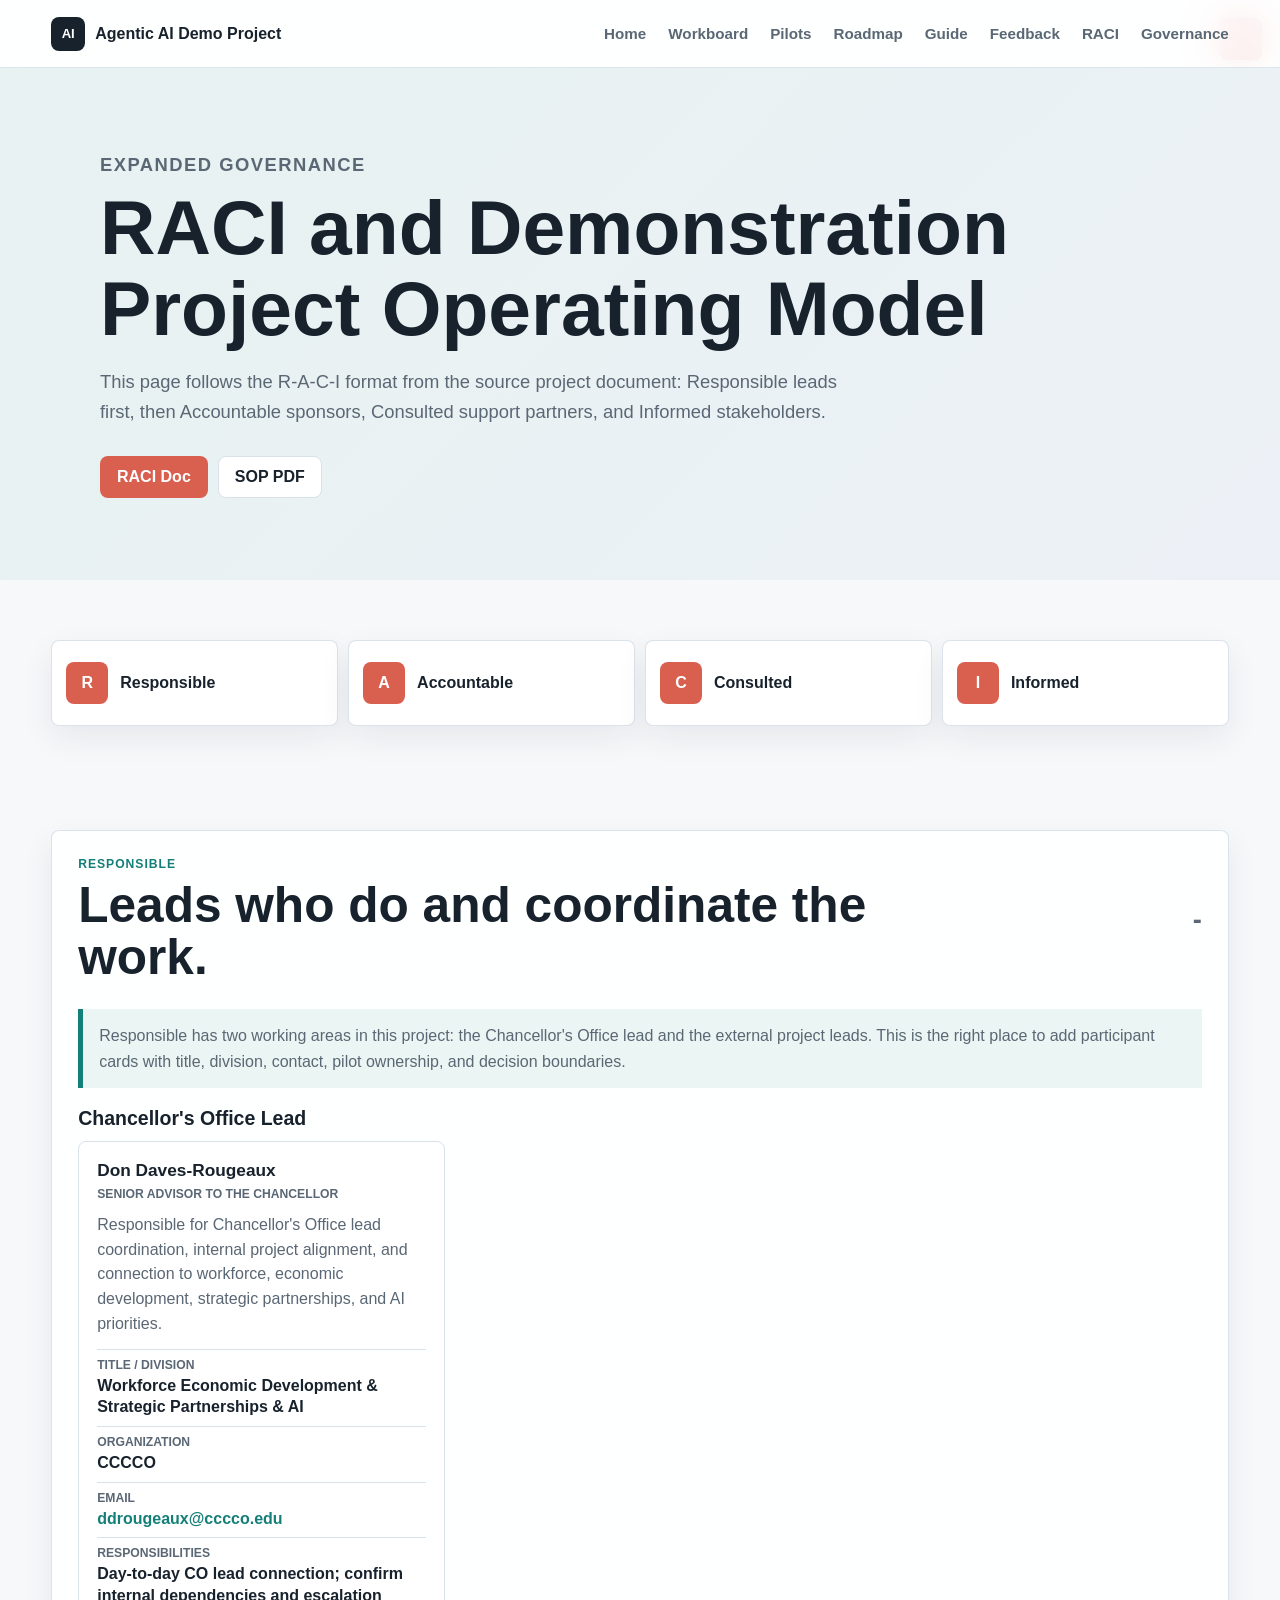
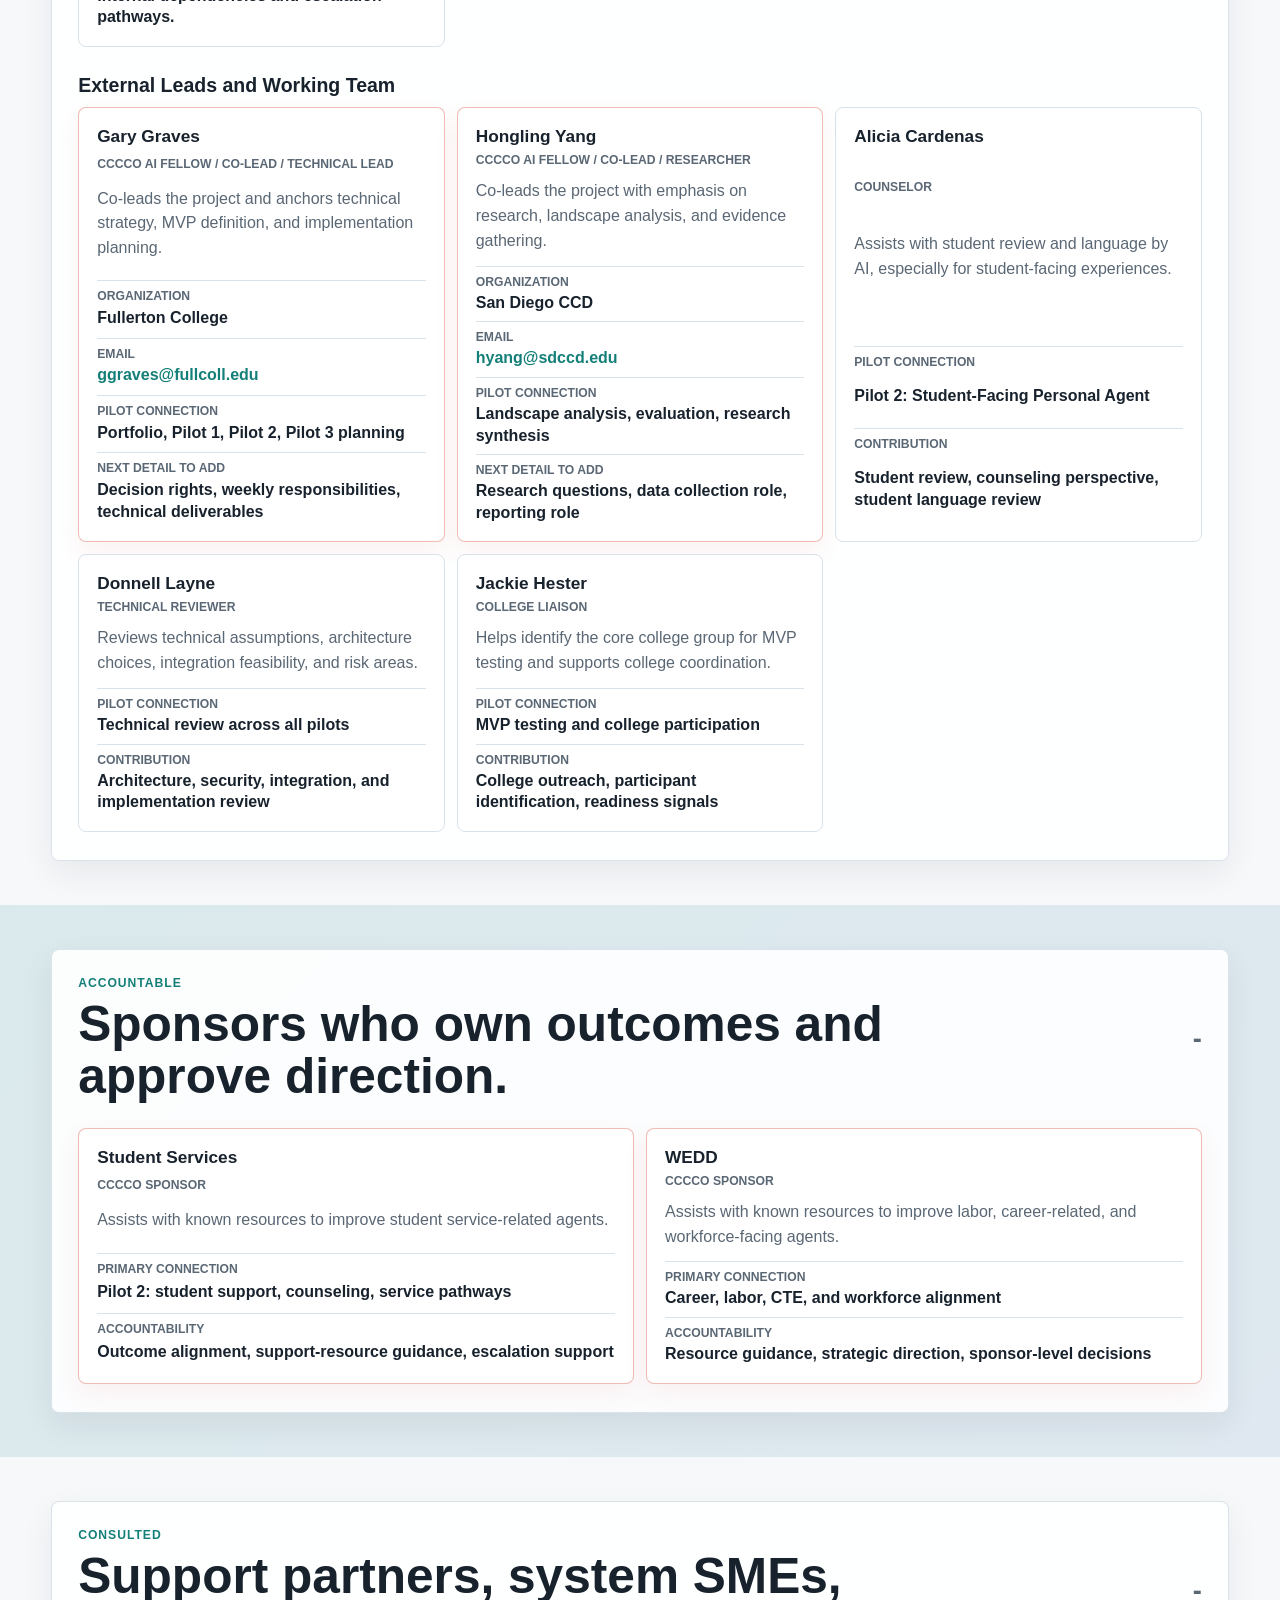
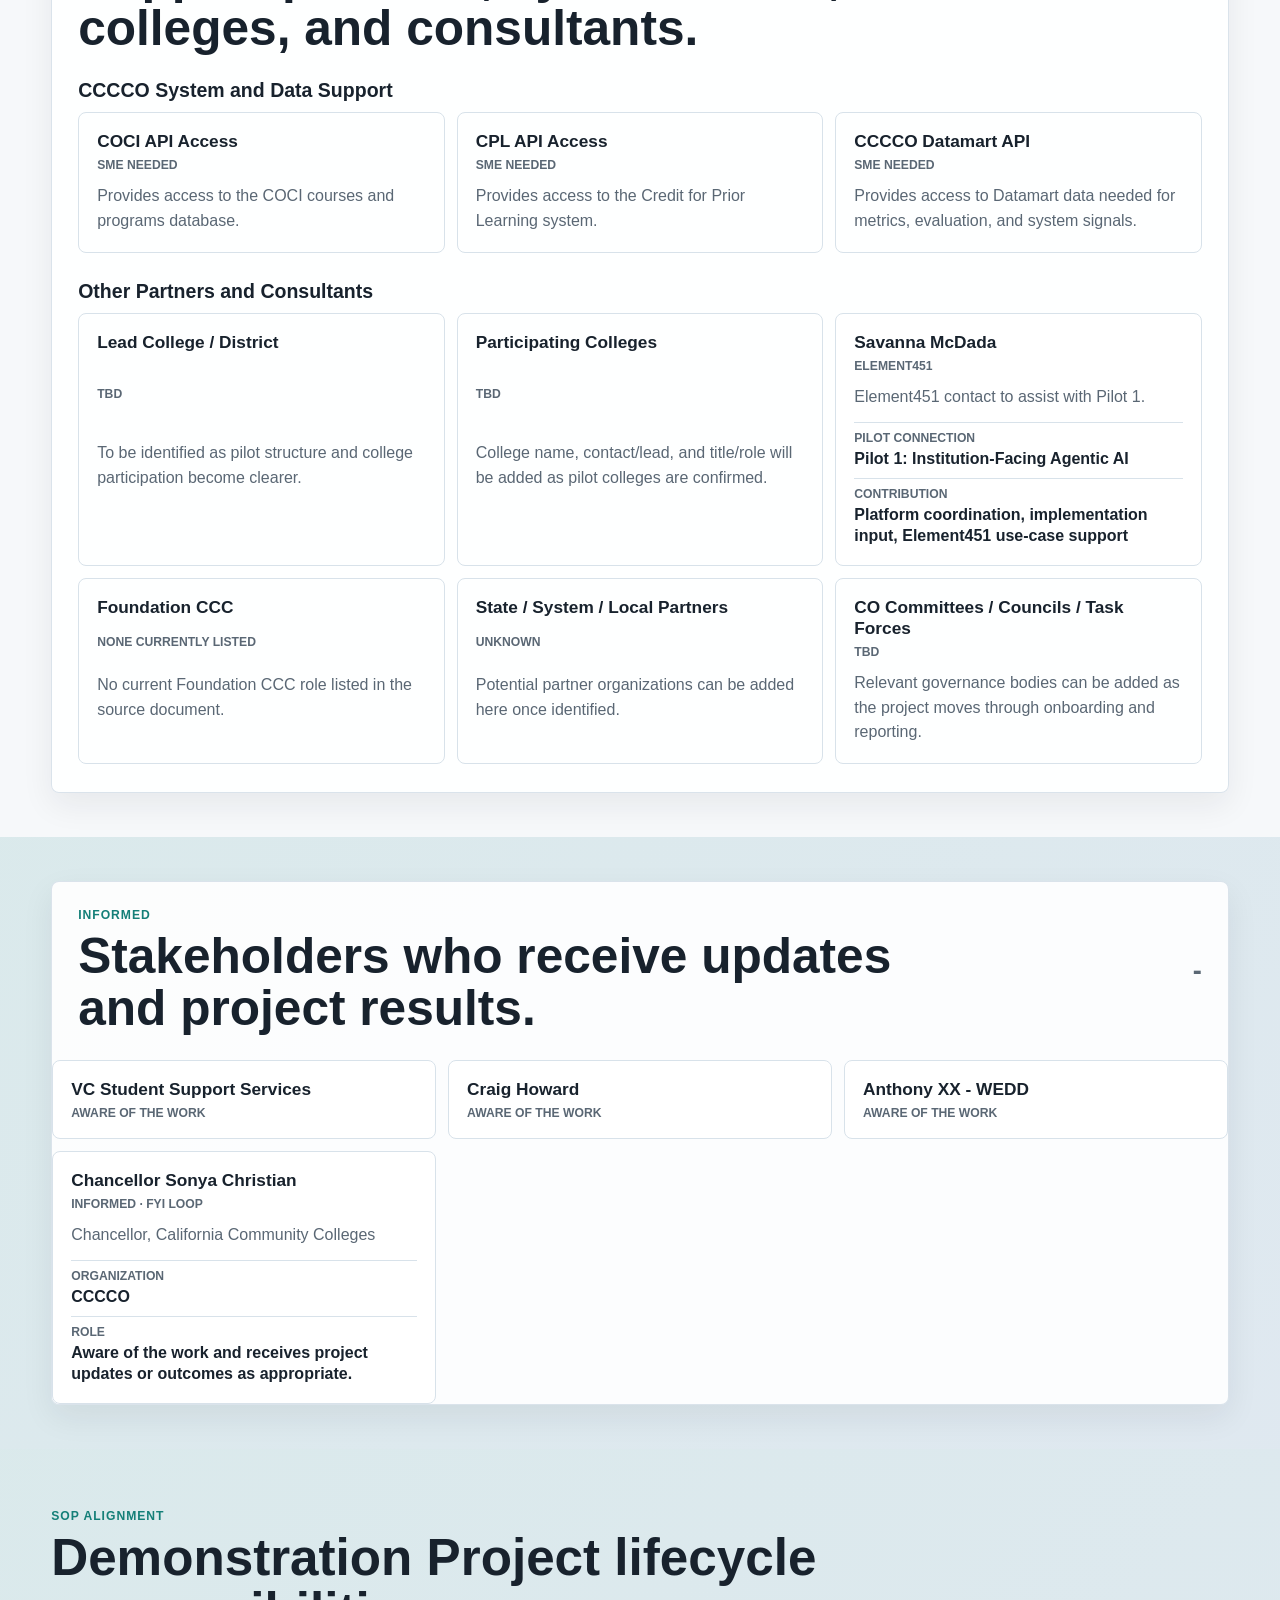
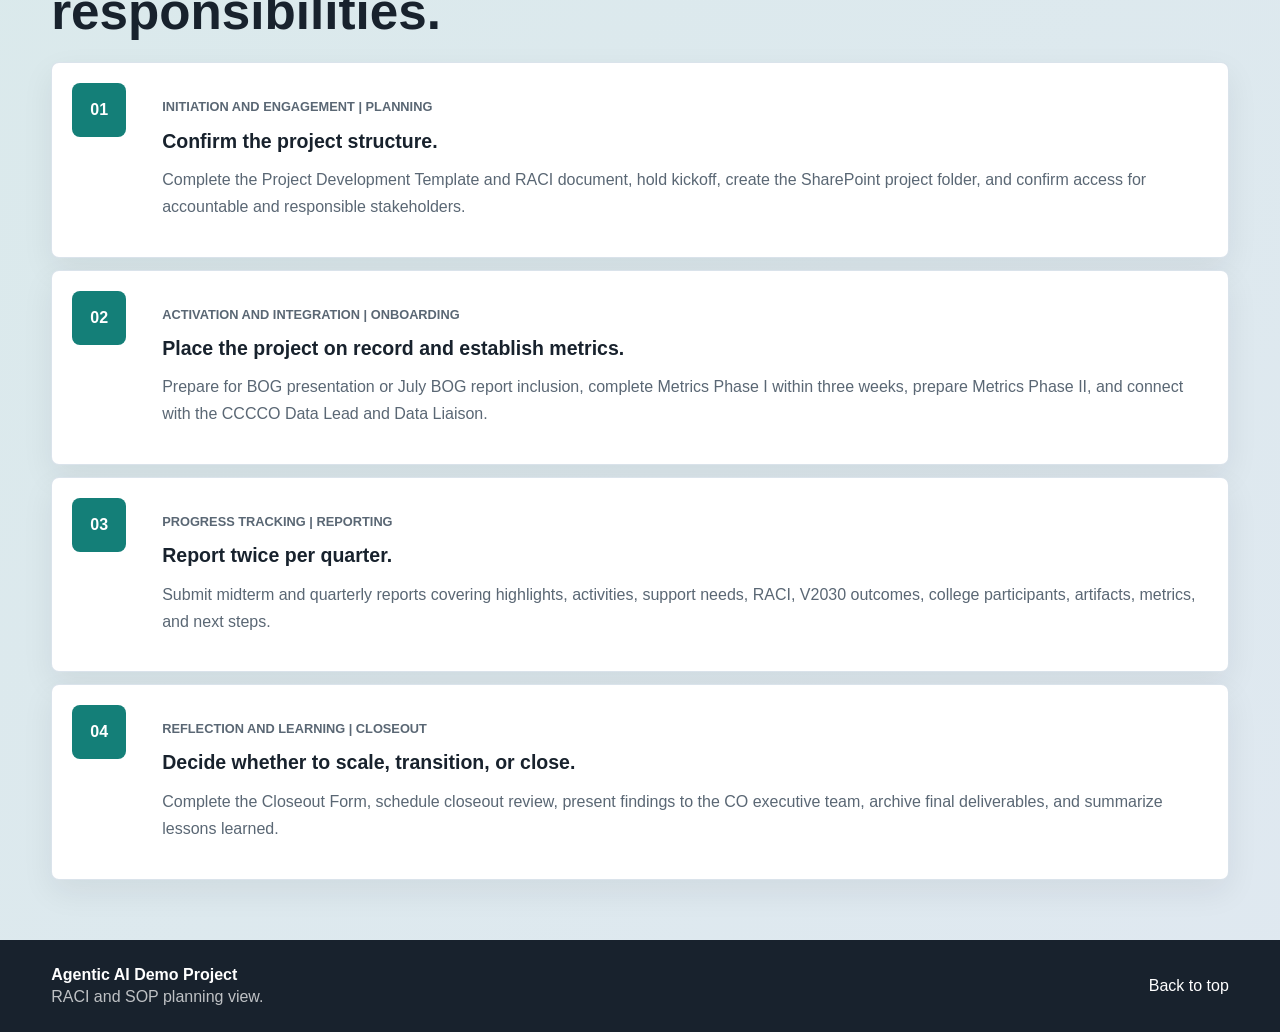
==== commit d7b23261: "Update RACI participant details" ====
--- a/raci.html
+++ b/raci.html
@@ -5,7 +5,8 @@
     <meta name="viewport" content="width=device-width, initial-scale=1.0" />
     <title>Agentic AI Demo Project | RACI</title>
     <meta name="description" content="Expanded RACI and SOP guidance for the Agentic AI Demonstration Project." />
-    <link rel="stylesheet" href="assets/styles.css?v=20260520-nav" />
+    <link rel="icon" href="assets/favicon.svg" type="image/svg+xml" />
+    <link rel="stylesheet" href="assets/styles.css?v=20260520-people-update" />
   </head>
   <body>
     <header class="site-header" id="top">
@@ -71,11 +72,16 @@
               <article class="participant-card">
                 <div class="participant-topline">
                   <strong>Don Daves-Rougeaux</strong>
-                  <span>CO Lead</span>
-                </div>
-                <p>Responsible for Chancellor's Office lead coordination and internal project alignment.</p>
-                <dl>
-                  <div><dt>Title / Division</dt><dd>To be added</dd></div>
+                  <span>Senior Advisor to the Chancellor</span>
+                </div>
+                <p>
+                  Responsible for Chancellor's Office lead coordination, internal project alignment, and connection
+                  to workforce, economic development, strategic partnerships, and AI priorities.
+                </p>
+                <dl>
+                  <div><dt>Title / Division</dt><dd>Workforce Economic Development &amp; Strategic Partnerships &amp; AI</dd></div>
+                  <div><dt>Organization</dt><dd>CCCCO</dd></div>
+                  <div><dt>Email</dt><dd><a href="mailto:ddrougeaux@cccco.edu">ddrougeaux@cccco.edu</a></dd></div>
                   <div><dt>Responsibilities</dt><dd>Day-to-day CO lead connection; confirm internal dependencies and escalation pathways.</dd></div>
                 </dl>
               </article>
@@ -87,10 +93,12 @@
               <article class="participant-card featured">
                 <div class="participant-topline">
                   <strong>Gary Graves</strong>
-                  <span>Co-Lead / Technical Lead</span>
+                  <span>CCCCO AI Fellow / Co-Lead / Technical Lead</span>
                 </div>
                 <p>Co-leads the project and anchors technical strategy, MVP definition, and implementation planning.</p>
                 <dl>
+                  <div><dt>Organization</dt><dd>Fullerton College</dd></div>
+                  <div><dt>Email</dt><dd><a href="mailto:ggraves@fullcoll.edu">ggraves@fullcoll.edu</a></dd></div>
                   <div><dt>Pilot connection</dt><dd>Portfolio, Pilot 1, Pilot 2, Pilot 3 planning</dd></div>
                   <div><dt>Next detail to add</dt><dd>Decision rights, weekly responsibilities, technical deliverables</dd></div>
                 </dl>
@@ -98,10 +106,12 @@
               <article class="participant-card featured">
                 <div class="participant-topline">
                   <strong>Hongling Yang</strong>
-                  <span>Co-Lead / Researcher</span>
+                  <span>CCCCO AI Fellow / Co-Lead / Researcher</span>
                 </div>
                 <p>Co-leads the project with emphasis on research, landscape analysis, and evidence gathering.</p>
                 <dl>
+                  <div><dt>Organization</dt><dd>San Diego CCD</dd></div>
+                  <div><dt>Email</dt><dd><a href="mailto:hyang@sdccd.edu">hyang@sdccd.edu</a></dd></div>
                   <div><dt>Pilot connection</dt><dd>Landscape analysis, evaluation, research synthesis</dd></div>
                   <div><dt>Next detail to add</dt><dd>Research questions, data collection role, reporting role</dd></div>
                 </dl>
@@ -255,7 +265,17 @@
             <article class="participant-card"><div class="participant-topline"><strong>VC Student Support Services</strong><span>Aware of the work</span></div></article>
             <article class="participant-card"><div class="participant-topline"><strong>Craig Howard</strong><span>Aware of the work</span></div></article>
             <article class="participant-card"><div class="participant-topline"><strong>Anthony XX - WEDD</strong><span>Aware of the work</span></div></article>
-            <article class="participant-card"><div class="participant-topline"><strong>Chancellor</strong><span>Aware of the work</span></div></article>
+            <article class="participant-card">
+              <div class="participant-topline">
+                <strong>Chancellor Sonya Christian</strong>
+                <span>Informed · FYI loop</span>
+              </div>
+              <p>Chancellor, California Community Colleges</p>
+              <dl>
+                <div><dt>Organization</dt><dd>CCCCO</dd></div>
+                <div><dt>Role</dt><dd>Aware of the work and receives project updates or outcomes as appropriate.</dd></div>
+              </dl>
+            </article>
           </div>
         </details>
       </section>
@@ -323,6 +343,6 @@
       </div>
       <a href="#top">Back to top</a>
     </footer>
-    <script src="assets/nav.js?v=20260520-nav"></script>
+    <script src="assets/nav.js?v=20260520-people-update"></script>
   </body>
 </html>
--- a/assets/styles.css
+++ b/assets/styles.css
@@ -739,6 +739,13 @@
   font-size: 2rem;
 }
 
+mark {
+  border-radius: 4px;
+  padding: 0 3px;
+  color: var(--ink);
+  background: rgba(198, 139, 31, 0.24);
+}
+
 .task-list {
   display: grid;
   gap: 10px;
@@ -775,6 +782,25 @@
 
 .task-item p {
   margin: 8px 0 0;
+}
+
+.task-meta {
+  display: flex;
+  flex-wrap: wrap;
+  gap: 8px;
+  margin-top: 10px;
+}
+
+.task-meta span {
+  display: inline-flex;
+  align-items: center;
+  min-height: 28px;
+  border-radius: 999px;
+  padding: 4px 10px;
+  color: var(--ink);
+  background: rgba(198, 139, 31, 0.14);
+  font-size: 0.82rem;
+  font-weight: 900;
 }
 
 .task-controls {
@@ -955,6 +981,13 @@
   line-height: 1.62;
 }
 
+.feedback-card .feedback-note {
+  margin-top: -2px;
+  color: var(--muted);
+  font-size: 0.86rem;
+  line-height: 1.45;
+}
+
 .feedback-card .button {
   justify-self: start;
   margin-top: 4px;
@@ -1083,6 +1116,44 @@
   backdrop-filter: blur(4px);
 }
 
+.confirm-card {
+  display: grid;
+  grid-template-columns: auto 1fr;
+  gap: 16px;
+  padding: 22px;
+}
+
+.confirm-card h2 {
+  margin-top: 2px;
+  font-size: 1.65rem;
+}
+
+.confirm-card p:not(.eyebrow) {
+  margin: 8px 0 0;
+  color: var(--muted);
+  line-height: 1.55;
+}
+
+.confirm-mark {
+  width: 44px;
+  height: 44px;
+  display: grid;
+  place-items: center;
+  border-radius: 999px;
+  color: #fff;
+  background: var(--coral);
+  font-weight: 950;
+}
+
+.confirm-actions {
+  grid-column: 1 / -1;
+  display: flex;
+  flex-wrap: wrap;
+  justify-content: flex-end;
+  gap: 10px;
+  padding-top: 4px;
+}
+
 .task-form {
   display: grid;
   gap: 18px;
@@ -1375,6 +1446,12 @@
   color: var(--ink);
   font-weight: 800;
   line-height: 1.35;
+}
+
+.participant-card dd a {
+  color: var(--teal);
+  text-decoration-thickness: 2px;
+  text-underline-offset: 3px;
 }
 
 .role-definition {
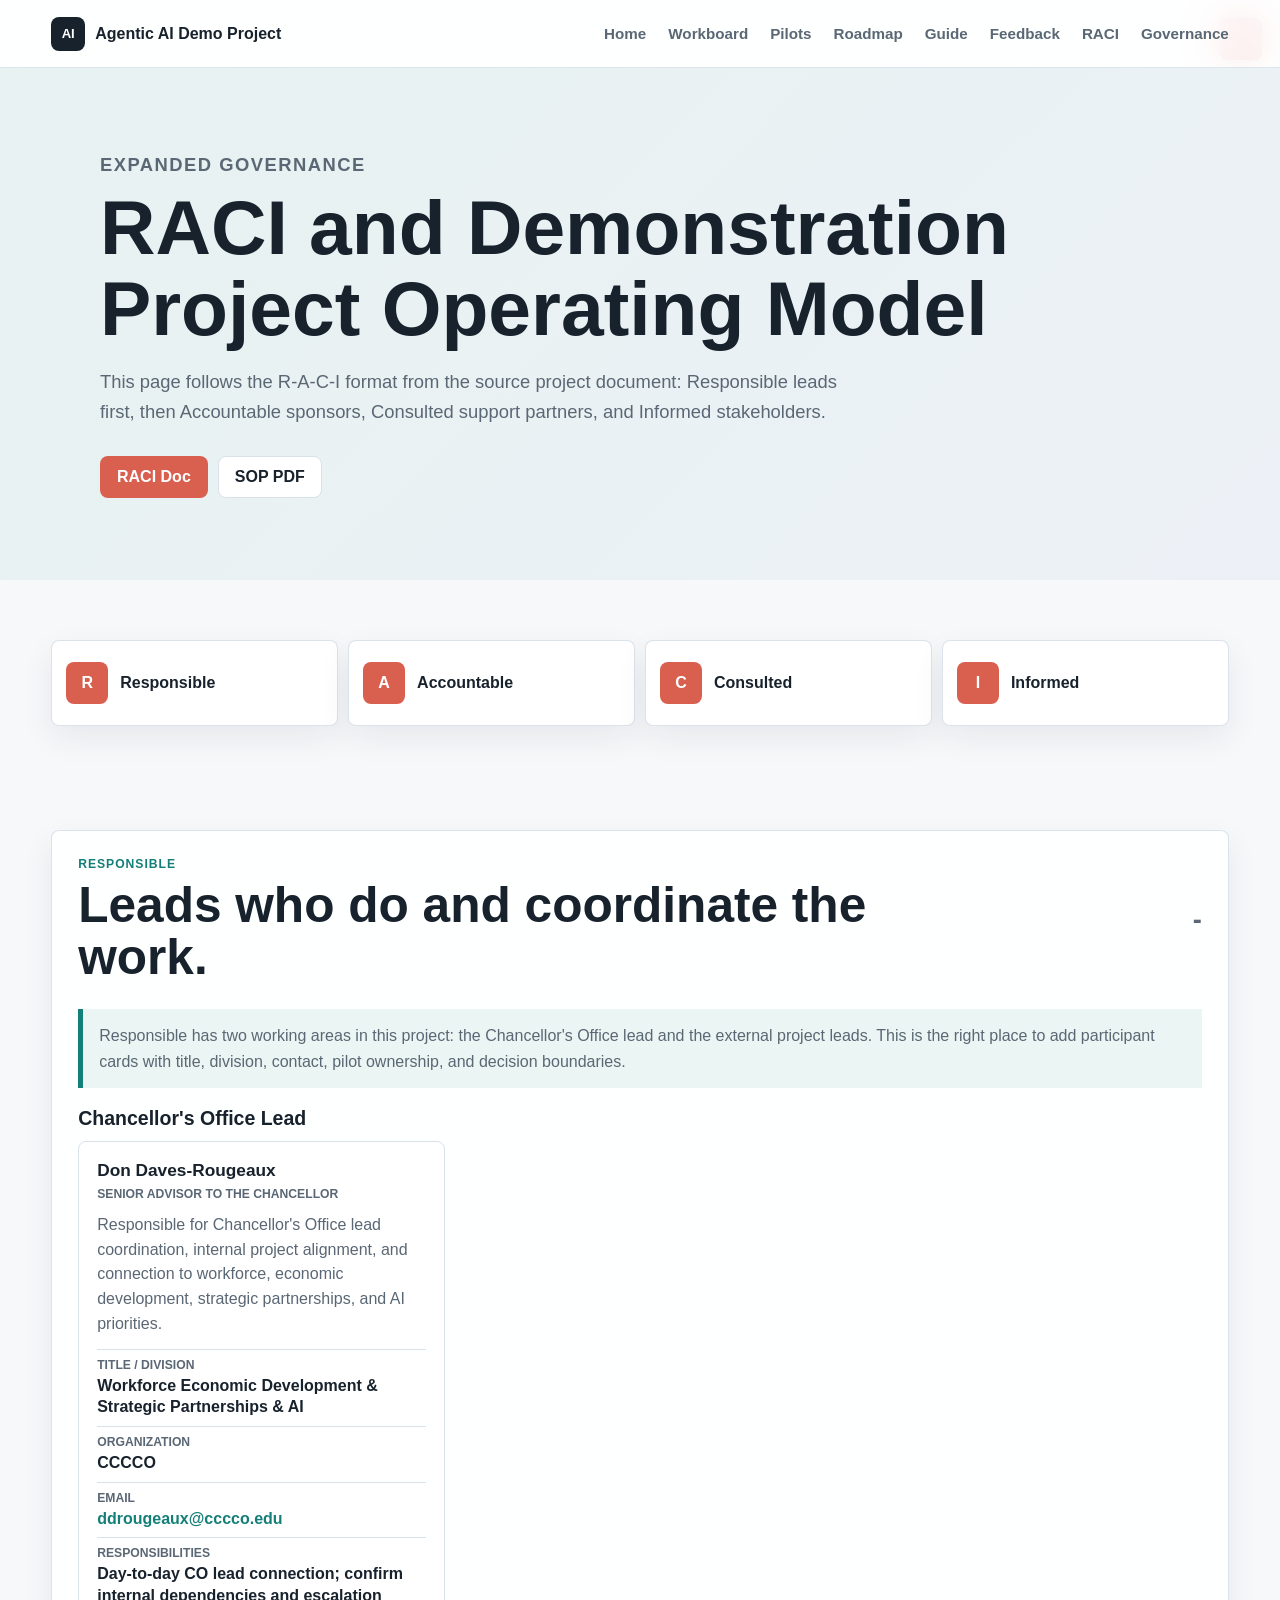
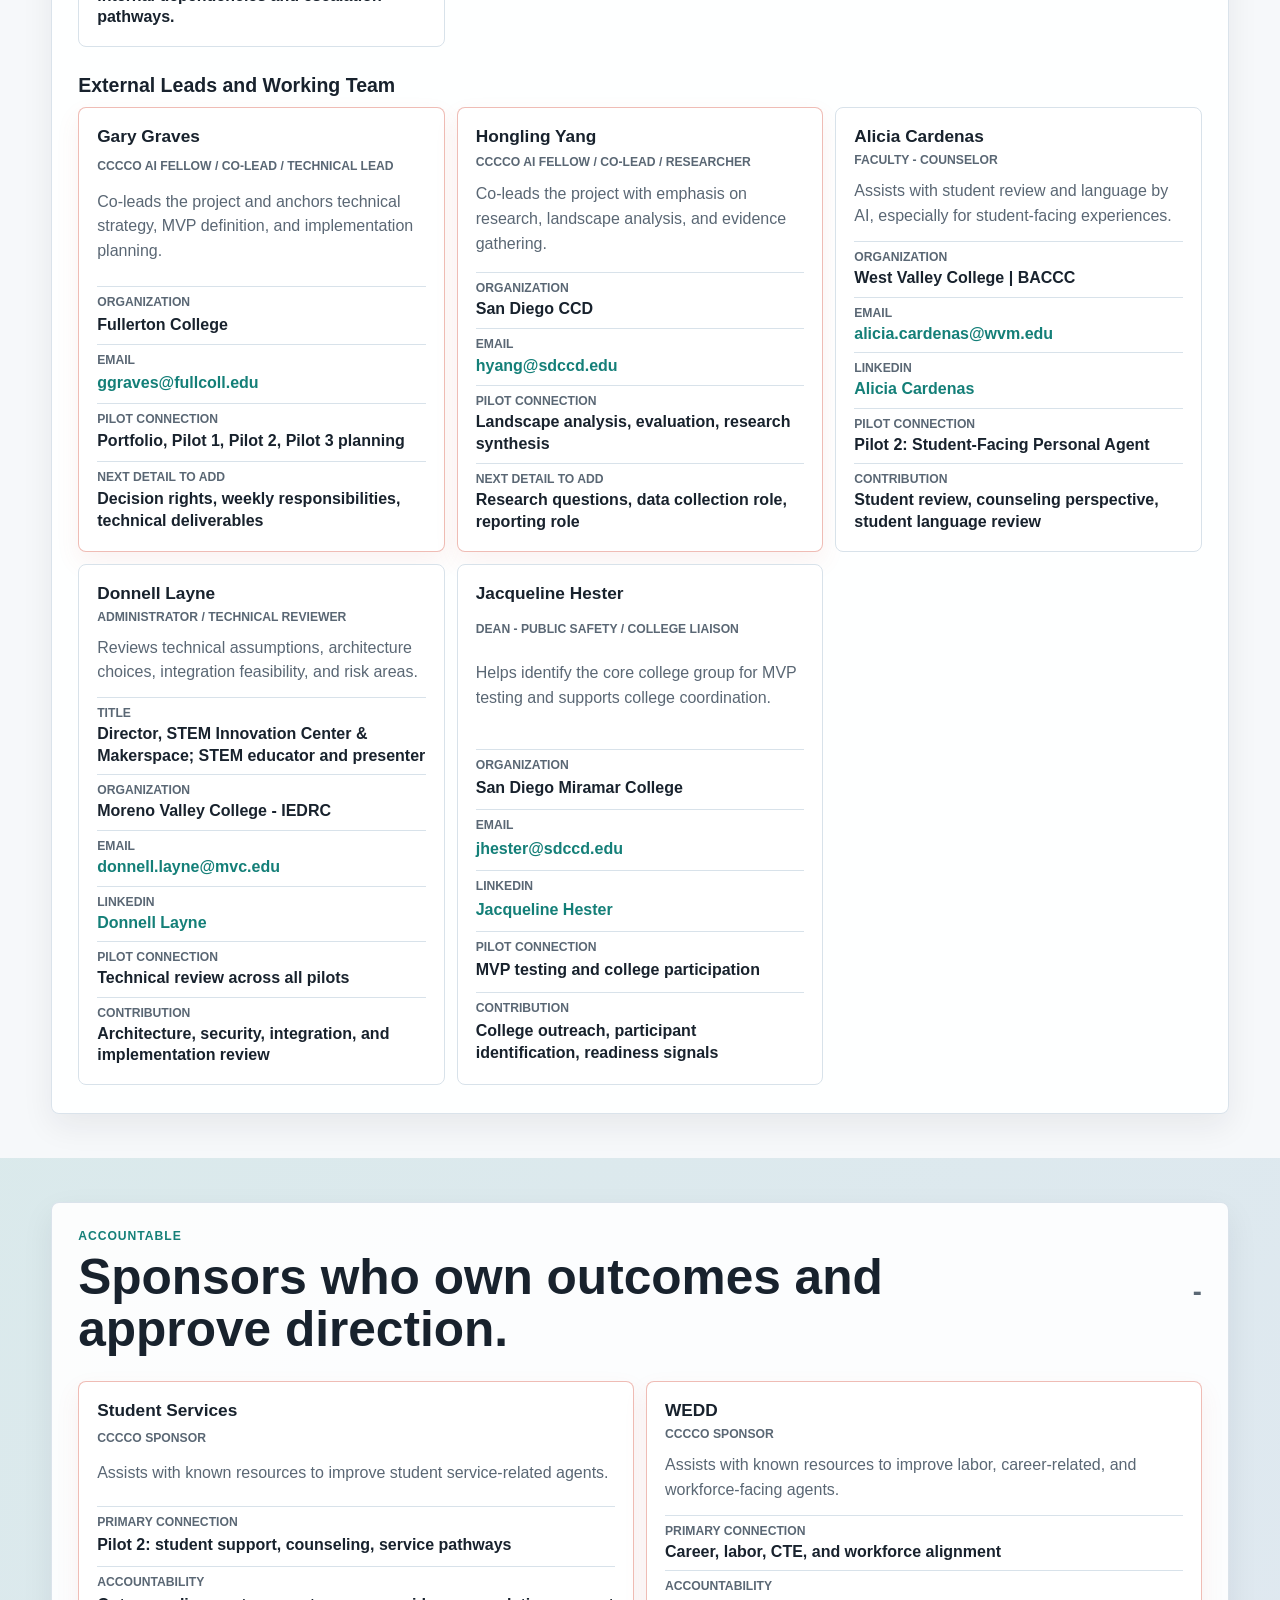
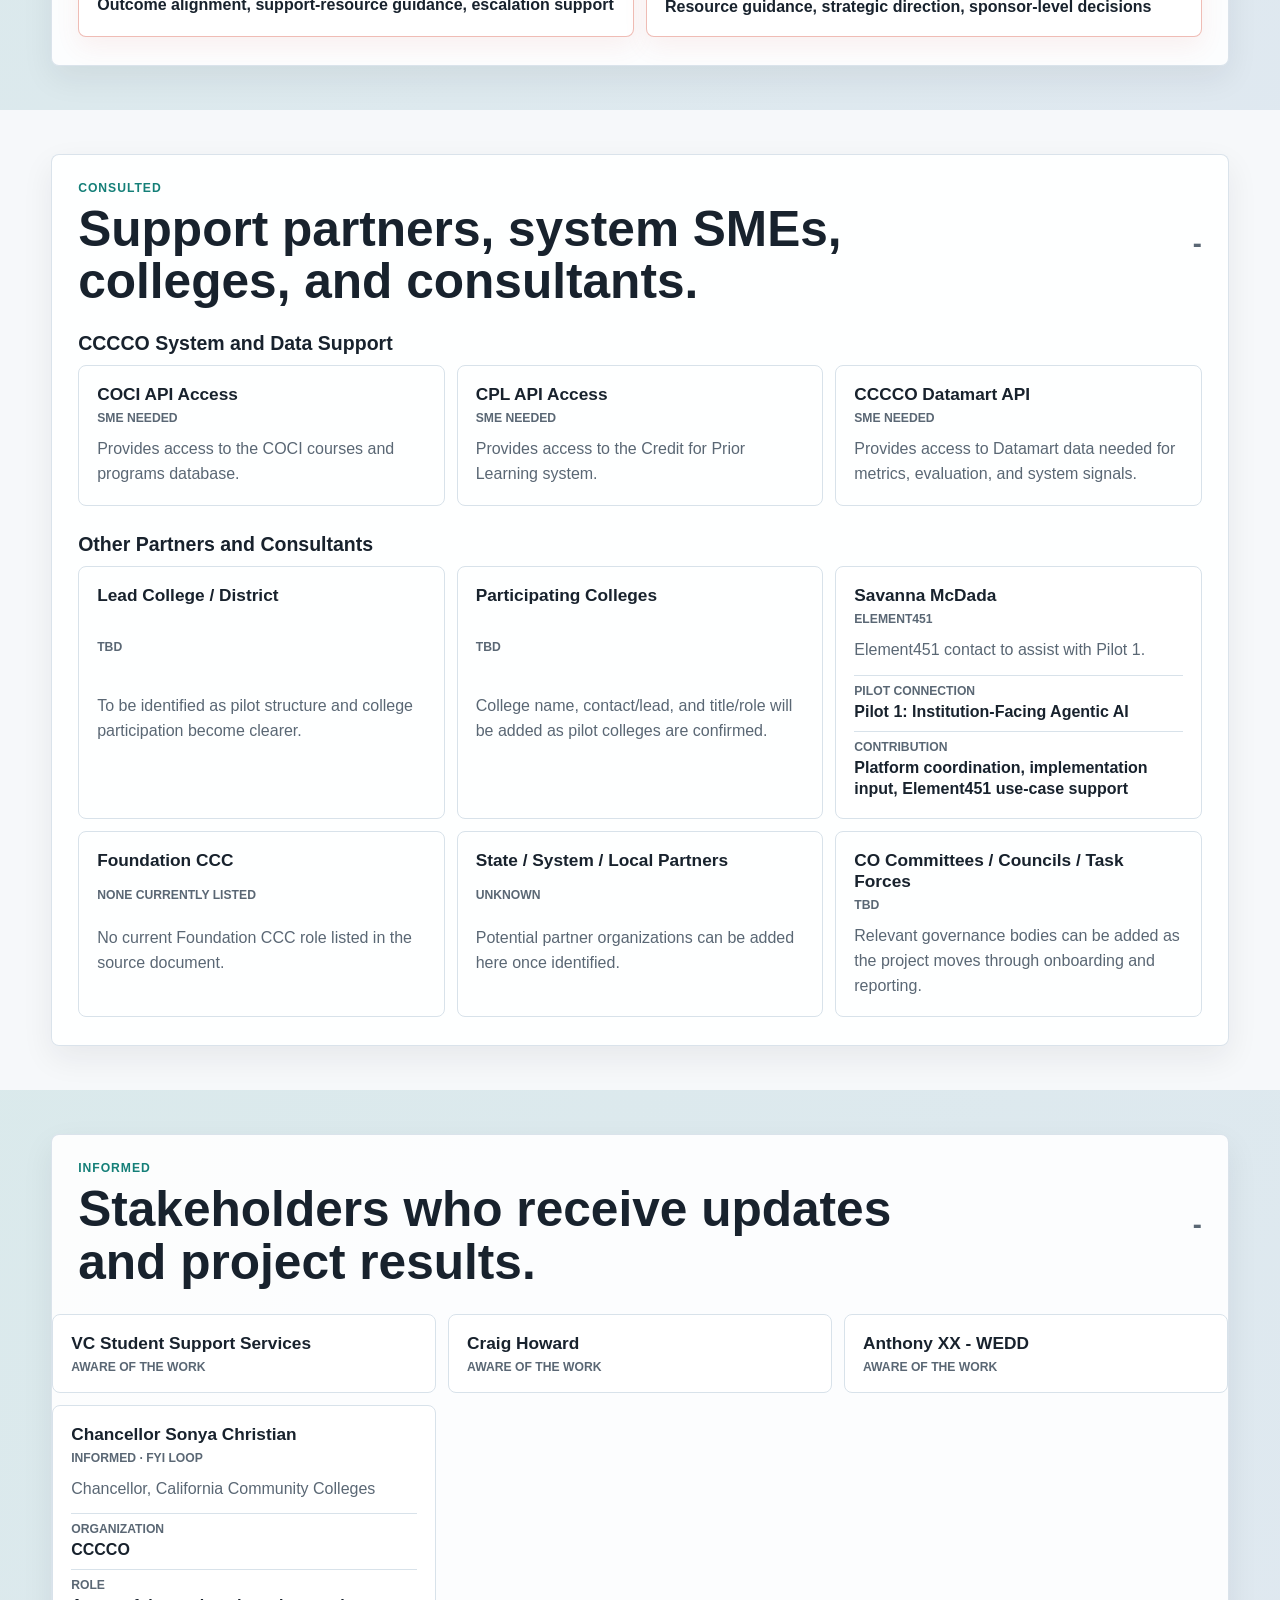
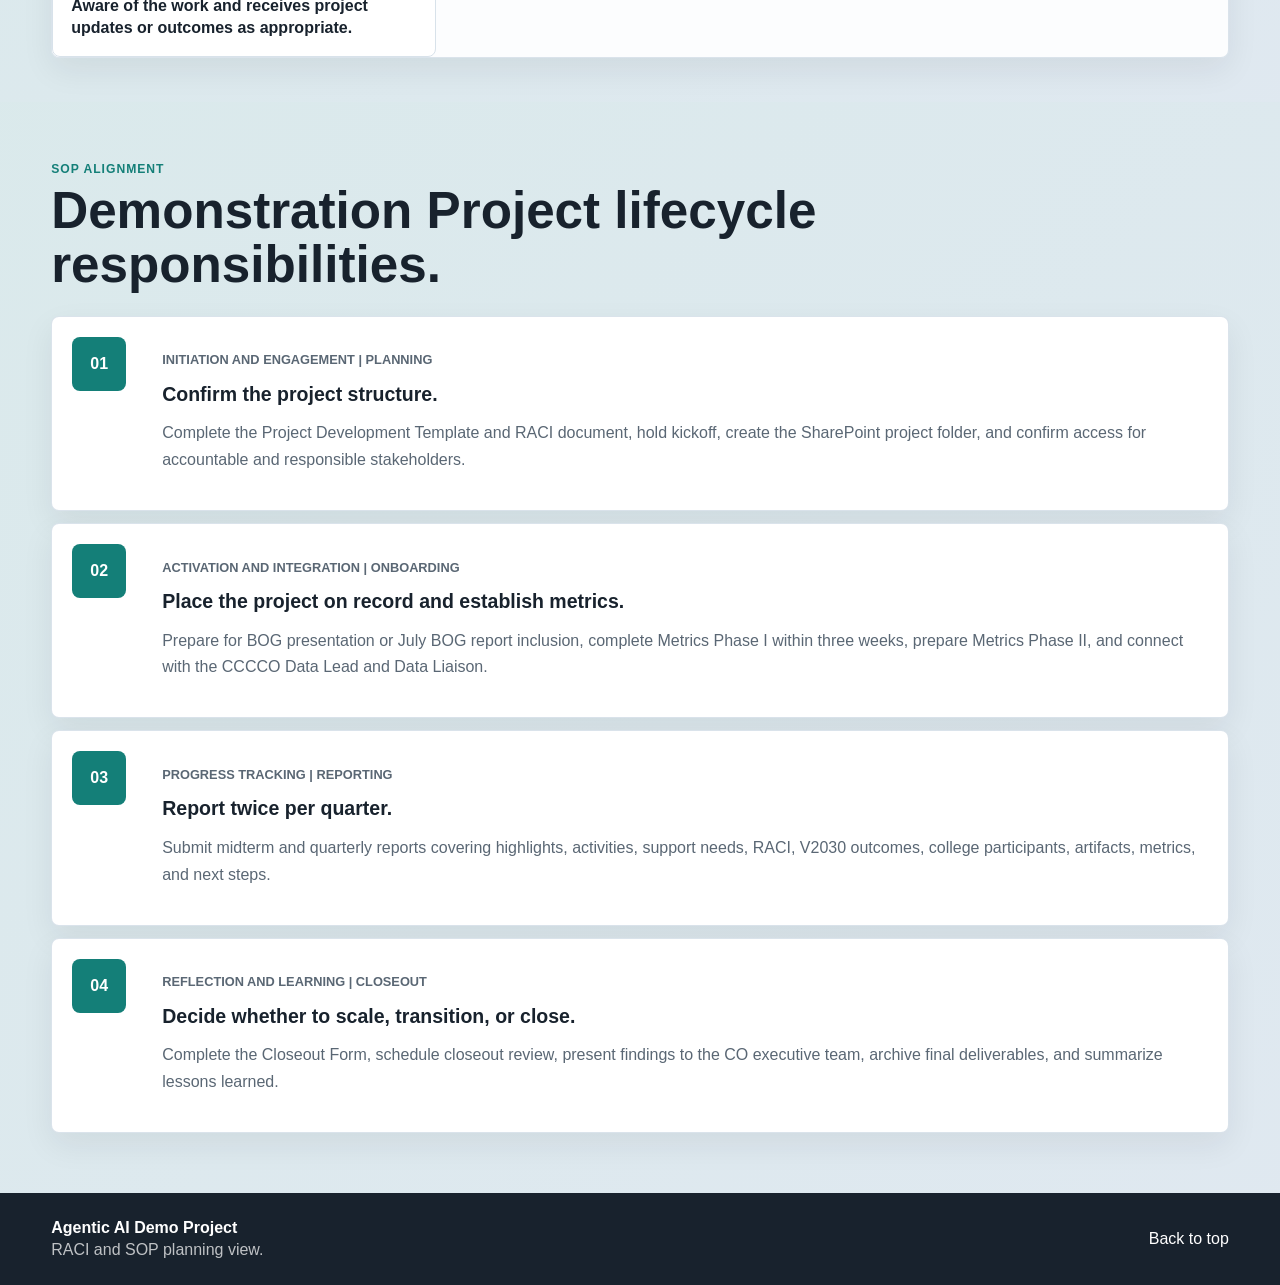
==== commit 629c9be9: "Add RACI partner contact details" ====
--- a/raci.html
+++ b/raci.html
@@ -6,7 +6,7 @@
     <title>Agentic AI Demo Project | RACI</title>
     <meta name="description" content="Expanded RACI and SOP guidance for the Agentic AI Demonstration Project." />
     <link rel="icon" href="assets/favicon.svg" type="image/svg+xml" />
-    <link rel="stylesheet" href="assets/styles.css?v=20260520-people-update" />
+    <link rel="stylesheet" href="assets/styles.css?v=20260520-people-update-2" />
   </head>
   <body>
     <header class="site-header" id="top">
@@ -119,10 +119,13 @@
               <article class="participant-card">
                 <div class="participant-topline">
                   <strong>Alicia Cardenas</strong>
-                  <span>Counselor</span>
+                  <span>Faculty - Counselor</span>
                 </div>
                 <p>Assists with student review and language by AI, especially for student-facing experiences.</p>
                 <dl>
+                  <div><dt>Organization</dt><dd>West Valley College | BACCC</dd></div>
+                  <div><dt>Email</dt><dd><a href="mailto:alicia.cardenas@wvm.edu">alicia.cardenas@wvm.edu</a></dd></div>
+                  <div><dt>LinkedIn</dt><dd><a href="https://www.linkedin.com/in/-alicia-cardenas/">Alicia Cardenas</a></dd></div>
                   <div><dt>Pilot connection</dt><dd>Pilot 2: Student-Facing Personal Agent</dd></div>
                   <div><dt>Contribution</dt><dd>Student review, counseling perspective, student language review</dd></div>
                 </dl>
@@ -130,21 +133,28 @@
               <article class="participant-card">
                 <div class="participant-topline">
                   <strong>Donnell Layne</strong>
-                  <span>Technical Reviewer</span>
+                  <span>Administrator / Technical Reviewer</span>
                 </div>
                 <p>Reviews technical assumptions, architecture choices, integration feasibility, and risk areas.</p>
                 <dl>
+                  <div><dt>Title</dt><dd>Director, STEM Innovation Center &amp; Makerspace; STEM educator and presenter</dd></div>
+                  <div><dt>Organization</dt><dd>Moreno Valley College - IEDRC</dd></div>
+                  <div><dt>Email</dt><dd><a href="mailto:donnell.layne@mvc.edu">donnell.layne@mvc.edu</a></dd></div>
+                  <div><dt>LinkedIn</dt><dd><a href="https://www.linkedin.com/in/donplayne">Donnell Layne</a></dd></div>
                   <div><dt>Pilot connection</dt><dd>Technical review across all pilots</dd></div>
                   <div><dt>Contribution</dt><dd>Architecture, security, integration, and implementation review</dd></div>
                 </dl>
               </article>
               <article class="participant-card">
                 <div class="participant-topline">
-                  <strong>Jackie Hester</strong>
-                  <span>College Liaison</span>
+                  <strong>Jacqueline Hester</strong>
+                  <span>Dean - Public Safety / College Liaison</span>
                 </div>
                 <p>Helps identify the core college group for MVP testing and supports college coordination.</p>
                 <dl>
+                  <div><dt>Organization</dt><dd>San Diego Miramar College</dd></div>
+                  <div><dt>Email</dt><dd><a href="mailto:jhester@sdccd.edu">jhester@sdccd.edu</a></dd></div>
+                  <div><dt>LinkedIn</dt><dd><a href="https://www.linkedin.com/in/jacquelinehester">Jacqueline Hester</a></dd></div>
                   <div><dt>Pilot connection</dt><dd>MVP testing and college participation</dd></div>
                   <div><dt>Contribution</dt><dd>College outreach, participant identification, readiness signals</dd></div>
                 </dl>
@@ -343,6 +353,6 @@
       </div>
       <a href="#top">Back to top</a>
     </footer>
-    <script src="assets/nav.js?v=20260520-people-update"></script>
+    <script src="assets/nav.js?v=20260520-people-update-2"></script>
   </body>
 </html>
